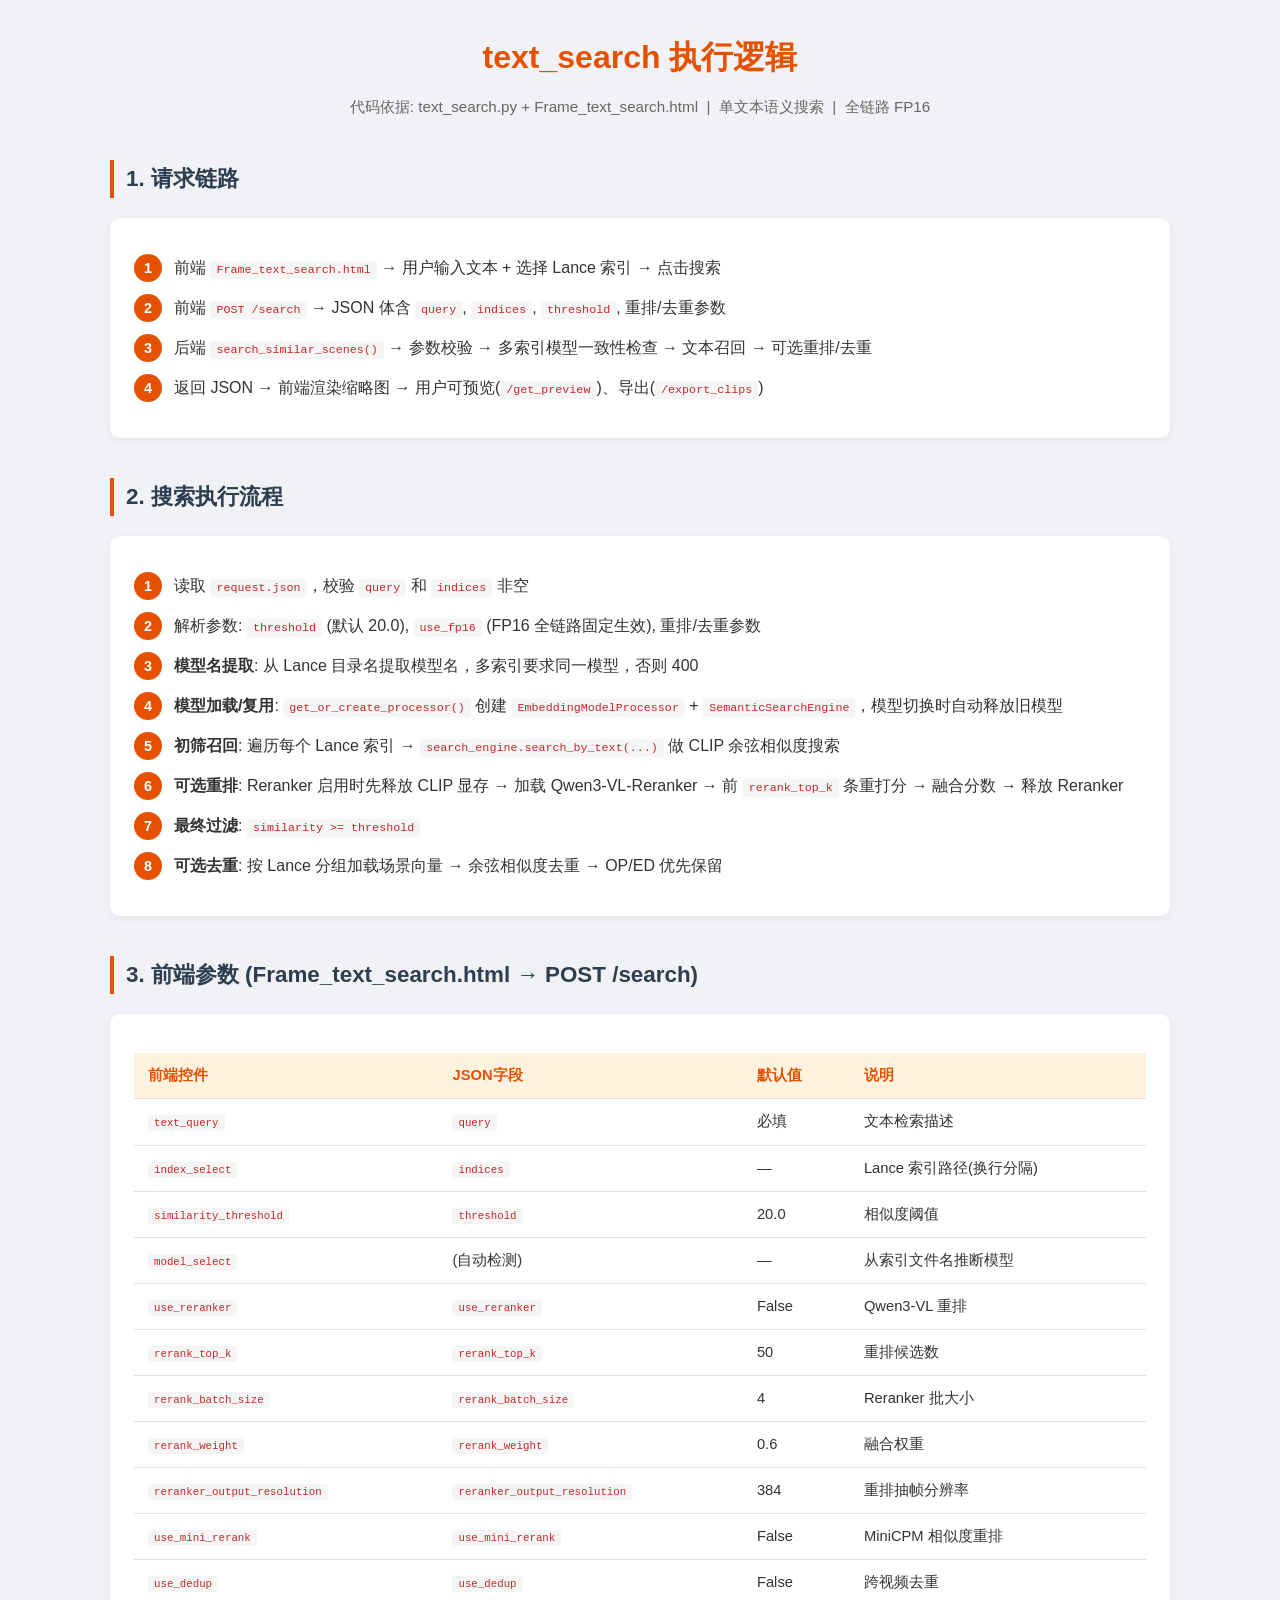
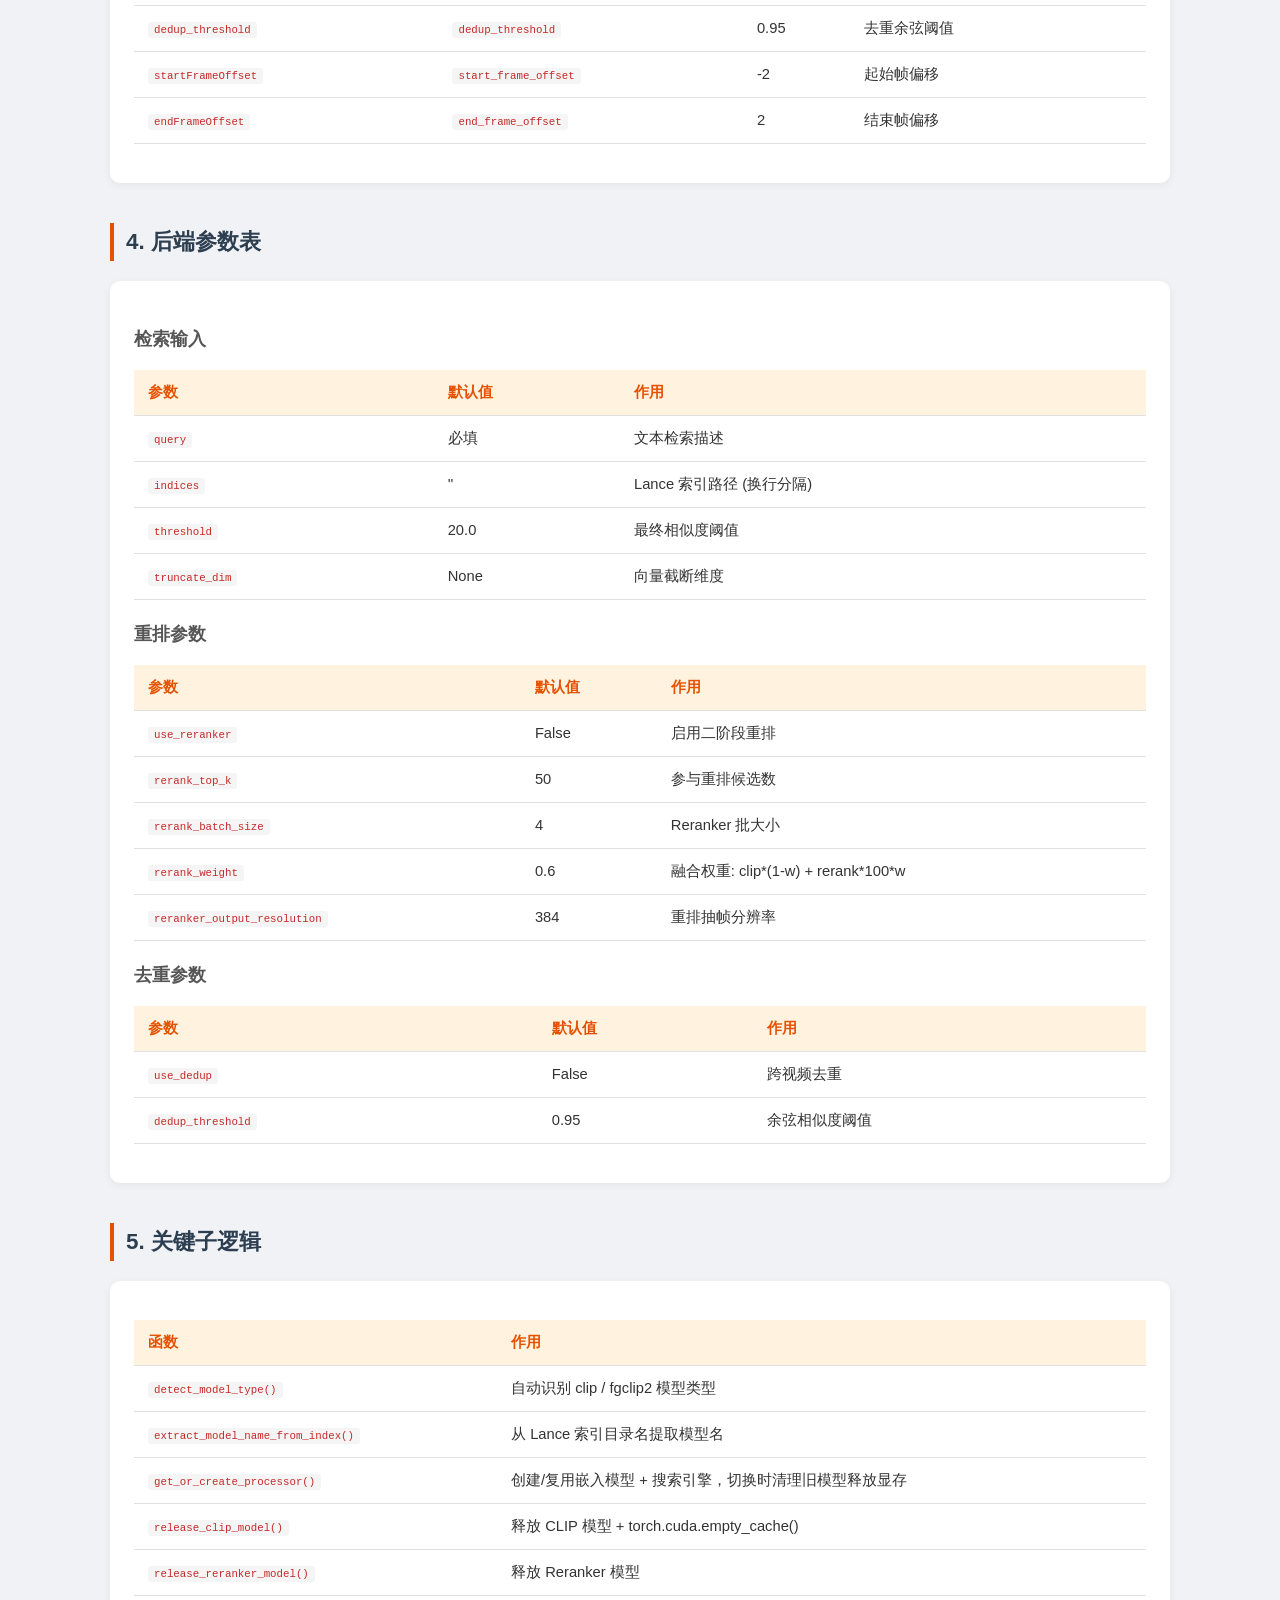
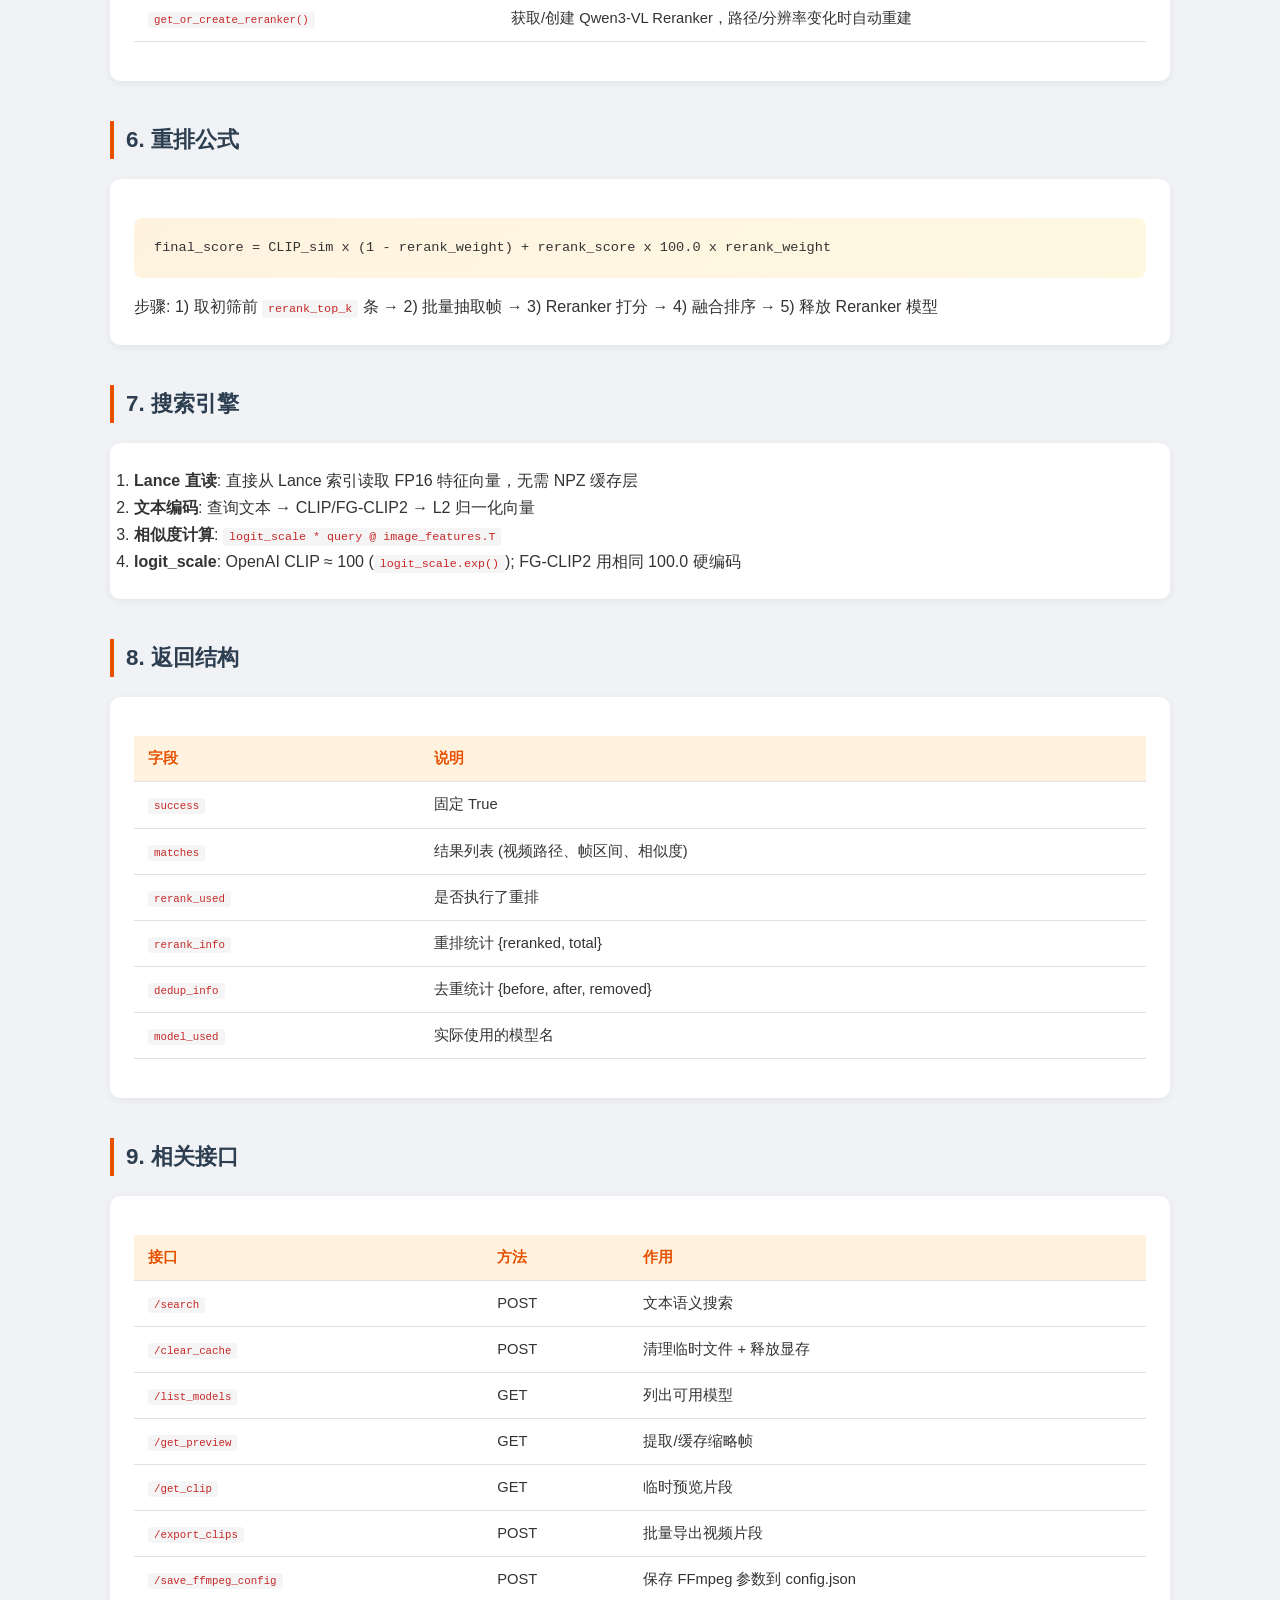
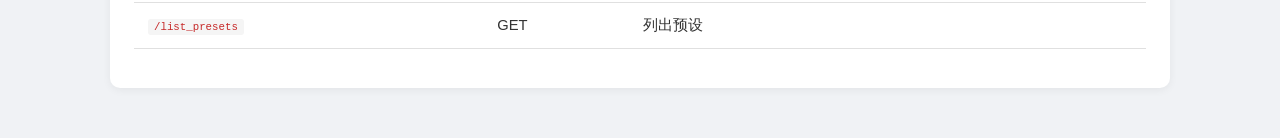
==== logic_explanation/text_search执行逻辑.html @ 2775ea5c "feat: new label mode with MiniCPM verification, FP16 full-link, intersection fix, logic docs update " ====
<!DOCTYPE html>
<html lang="zh">
<head>
<meta charset="utf-8">
<title>text_search 执行逻辑</title>
<style>
* { box-sizing: border-box; margin: 0; padding: 0; }
body { font-family: "Segoe UI","Microsoft YaHei",sans-serif; background: #f0f2f5; color: #333; line-height: 1.7; }
.container { max-width: 1100px; margin: 0 auto; padding: 30px 20px; }
h1 { text-align: center; color: #e65100; font-size: 2em; margin-bottom: 10px; }
.subtitle { text-align: center; color: #666; margin-bottom: 30px; font-size: 0.95em; }
h2 { color: #2c3e50; border-left: 4px solid #e65100; padding-left: 12px; margin: 40px 0 15px; font-size: 1.4em; }
h3 { color: #555; margin: 20px 0 10px; font-size: 1.1em; }
  .card { background: #fff; border-radius: 10px; padding: 24px; margin: 20px 0; box-shadow: 0 2px 8px rgba(0,0,0,0.06); word-break: break-word; }
  table { width: 100%; border-collapse: collapse; margin: 15px 0; font-size: 0.92em; }
  th, td { padding: 10px 14px; text-align: left; border-bottom: 1px solid #e0e0e0; word-break: break-word; }
  th { background: #fff3e0; color: #e65100; font-weight: 600; white-space: nowrap; }
  tr:hover { background: #f8f9fa; }
  code { background: #f5f5f5; padding: 2px 6px; border-radius: 3px; font-size: 0.9em; color: #c62828; word-break: break-all; }
  .flow { background: linear-gradient(135deg,#fff3e0,#fff8e1); border-radius: 8px; padding: 20px; margin: 15px 0; font-family: "Consolas","Courier New",monospace; font-size: 0.85em; white-space: pre-wrap; overflow-x: auto; line-height: 1.5; word-break: break-all; }
.note { background: #fff3cd; border-left: 4px solid #ffc107; padding: 14px; margin: 15px 0; border-radius: 0 8px 8px 0; font-size: 0.93em; }
.info { background: #d1ecf1; border-left: 4px solid #17a2b8; padding: 14px; margin: 15px 0; border-radius: 0 8px 8px 0; font-size: 0.93em; }
.step { display: flex; align-items: flex-start; margin: 12px 0; gap: 12px; }
.step-num { background: #e65100; color: #fff; border-radius: 50%; width: 28px; height: 28px; display: flex; align-items: center; justify-content: center; font-weight: bold; flex-shrink: 0; font-size: 0.9em; }
.step-text { flex: 1; }
.tag { display: inline-block; padding: 2px 8px; border-radius: 4px; font-size: 0.85em; margin: 2px 4px; }
.tag.orange { background: #fff3e0; color: #e65100; }
.tag.blue { background: #e3f2fd; color: #1565c0; }
.tag.green { background: #e8f5e9; color: #2e7d32; }
</style>
</head>
<body>
<div class="container">
<h1>text_search 执行逻辑</h1>
<p class="subtitle">代码依据: text_search.py + Frame_text_search.html &nbsp;|&nbsp; 单文本语义搜索 &nbsp;|&nbsp; 全链路 FP16</p>

<h2>1. 请求链路</h2>
<div class="card">
<div class="step"><div class="step-num">1</div><div class="step-text">前端 <code>Frame_text_search.html</code> → 用户输入文本 + 选择 Lance 索引 → 点击搜索</div></div>
<div class="step"><div class="step-num">2</div><div class="step-text">前端 <code>POST /search</code> → JSON 体含 <code>query</code>, <code>indices</code>, <code>threshold</code>, 重排/去重参数</div></div>
<div class="step"><div class="step-num">3</div><div class="step-text">后端 <code>search_similar_scenes()</code> → 参数校验 → 多索引模型一致性检查 → 文本召回 → 可选重排/去重</div></div>
<div class="step"><div class="step-num">4</div><div class="step-text">返回 JSON → 前端渲染缩略图 → 用户可预览(<code>/get_preview</code>)、导出(<code>/export_clips</code>)</div></div>
</div>

<h2>2. 搜索执行流程</h2>
<div class="card">
<div class="step"><div class="step-num">1</div><div class="step-text">读取 <code>request.json</code>，校验 <code>query</code> 和 <code>indices</code> 非空</div></div>
<div class="step"><div class="step-num">2</div><div class="step-text">解析参数: <code>threshold</code> (默认 20.0), <code>use_fp16</code> (FP16 全链路固定生效), 重排/去重参数</div></div>
<div class="step"><div class="step-num">3</div><div class="step-text"><b>模型名提取</b>: 从 Lance 目录名提取模型名，多索引要求同一模型，否则 400</div></div>
<div class="step"><div class="step-num">4</div><div class="step-text"><b>模型加载/复用</b>: <code>get_or_create_processor()</code> 创建 <code>EmbeddingModelProcessor</code> + <code>SemanticSearchEngine</code>，模型切换时自动释放旧模型</div></div>
<div class="step"><div class="step-num">5</div><div class="step-text"><b>初筛召回</b>: 遍历每个 Lance 索引 → <code>search_engine.search_by_text(...)</code> 做 CLIP 余弦相似度搜索</div></div>
<div class="step"><div class="step-num">6</div><div class="step-text"><b>可选重排</b>: Reranker 启用时先释放 CLIP 显存 → 加载 Qwen3-VL-Reranker → 前 <code>rerank_top_k</code> 条重打分 → 融合分数 → 释放 Reranker</div></div>
<div class="step"><div class="step-num">7</div><div class="step-text"><b>最终过滤</b>: <code>similarity >= threshold</code></div></div>
<div class="step"><div class="step-num">8</div><div class="step-text"><b>可选去重</b>: 按 Lance 分组加载场景向量 → 余弦相似度去重 → OP/ED 优先保留</div></div>
</div>

<h2>3. 前端参数 (Frame_text_search.html → POST /search)</h2>
<div class="card">
<table>
<tr><th>前端控件</th><th>JSON字段</th><th>默认值</th><th>说明</th></tr>
<tr><td><code>text_query</code></td><td><code>query</code></td><td>必填</td><td>文本检索描述</td></tr>
<tr><td><code>index_select</code></td><td><code>indices</code></td><td>—</td><td>Lance 索引路径(换行分隔)</td></tr>
<tr><td><code>similarity_threshold</code></td><td><code>threshold</code></td><td>20.0</td><td>相似度阈值</td></tr>
<tr><td><code>model_select</code></td><td>(自动检测)</td><td>—</td><td>从索引文件名推断模型</td></tr>
<tr><td><code>use_reranker</code></td><td><code>use_reranker</code></td><td>False</td><td>Qwen3-VL 重排</td></tr>
<tr><td><code>rerank_top_k</code></td><td><code>rerank_top_k</code></td><td>50</td><td>重排候选数</td></tr>
<tr><td><code>rerank_batch_size</code></td><td><code>rerank_batch_size</code></td><td>4</td><td>Reranker 批大小</td></tr>
<tr><td><code>rerank_weight</code></td><td><code>rerank_weight</code></td><td>0.6</td><td>融合权重</td></tr>
<tr><td><code>reranker_output_resolution</code></td><td><code>reranker_output_resolution</code></td><td>384</td><td>重排抽帧分辨率</td></tr>
<tr><td><code>use_mini_rerank</code></td><td><code>use_mini_rerank</code></td><td>False</td><td>MiniCPM 相似度重排</td></tr>
<tr><td><code>use_dedup</code></td><td><code>use_dedup</code></td><td>False</td><td>跨视频去重</td></tr>
<tr><td><code>dedup_threshold</code></td><td><code>dedup_threshold</code></td><td>0.95</td><td>去重余弦阈值</td></tr>
<tr><td><code>startFrameOffset</code></td><td><code>start_frame_offset</code></td><td>-2</td><td>起始帧偏移</td></tr>
<tr><td><code>endFrameOffset</code></td><td><code>end_frame_offset</code></td><td>2</td><td>结束帧偏移</td></tr>
</table>
</div>

<h2>4. 后端参数表</h2>
<div class="card">
<h3>检索输入</h3>
<table>
<tr><th>参数</th><th>默认值</th><th>作用</th></tr>
<tr><td><code>query</code></td><td>必填</td><td>文本检索描述</td></tr>
<tr><td><code>indices</code></td><td>''</td><td>Lance 索引路径 (换行分隔)</td></tr>
<tr><td><code>threshold</code></td><td>20.0</td><td>最终相似度阈值</td></tr>
<tr><td><code>truncate_dim</code></td><td>None</td><td>向量截断维度</td></tr>
</table>
<h3>重排参数</h3>
<table>
<tr><th>参数</th><th>默认值</th><th>作用</th></tr>
<tr><td><code>use_reranker</code></td><td>False</td><td>启用二阶段重排</td></tr>
<tr><td><code>rerank_top_k</code></td><td>50</td><td>参与重排候选数</td></tr>
<tr><td><code>rerank_batch_size</code></td><td>4</td><td>Reranker 批大小</td></tr>
<tr><td><code>rerank_weight</code></td><td>0.6</td><td>融合权重: clip*(1-w) + rerank*100*w</td></tr>
<tr><td><code>reranker_output_resolution</code></td><td>384</td><td>重排抽帧分辨率</td></tr>
</table>
<h3>去重参数</h3>
<table>
<tr><th>参数</th><th>默认值</th><th>作用</th></tr>
<tr><td><code>use_dedup</code></td><td>False</td><td>跨视频去重</td></tr>
<tr><td><code>dedup_threshold</code></td><td>0.95</td><td>余弦相似度阈值</td></tr>
</table>
</div>

<h2>5. 关键子逻辑</h2>
<div class="card">
<table>
<tr><th>函数</th><th>作用</th></tr>
<tr><td><code>detect_model_type()</code></td><td>自动识别 clip / fgclip2 模型类型</td></tr>
<tr><td><code>extract_model_name_from_index()</code></td><td>从 Lance 索引目录名提取模型名</td></tr>
<tr><td><code>get_or_create_processor()</code></td><td>创建/复用嵌入模型 + 搜索引擎，切换时清理旧模型释放显存</td></tr>
<tr><td><code>release_clip_model()</code></td><td>释放 CLIP 模型 + torch.cuda.empty_cache()</td></tr>
<tr><td><code>release_reranker_model()</code></td><td>释放 Reranker 模型</td></tr>
<tr><td><code>get_or_create_reranker()</code></td><td>获取/创建 Qwen3-VL Reranker，路径/分辨率变化时自动重建</td></tr>
</table>
</div>

<h2>6. 重排公式</h2>
<div class="card">
<div class="flow">final_score = CLIP_sim x (1 - rerank_weight) + rerank_score x 100.0 x rerank_weight</div>
<p>步骤: 1) 取初筛前 <code>rerank_top_k</code> 条 → 2) 批量抽取帧 → 3) Reranker 打分 → 4) 融合排序 → 5) 释放 Reranker 模型</p>
</div>

<h2>7. 搜索引擎</h2>
<div class="card">
<ol>
<li><b>Lance 直读</b>: 直接从 Lance 索引读取 FP16 特征向量，无需 NPZ 缓存层</li>
<li><b>文本编码</b>: 查询文本 → CLIP/FG-CLIP2 → L2 归一化向量</li>
<li><b>相似度计算</b>: <code>logit_scale * query @ image_features.T</code></li>
<li><b>logit_scale</b>: OpenAI CLIP ≈ 100 (<code>logit_scale.exp()</code>); FG-CLIP2 用相同 100.0 硬编码</li>
</ol>
</div>

<h2>8. 返回结构</h2>
<div class="card">
<table>
<tr><th>字段</th><th>说明</th></tr>
<tr><td><code>success</code></td><td>固定 True</td></tr>
<tr><td><code>matches</code></td><td>结果列表 (视频路径、帧区间、相似度)</td></tr>
<tr><td><code>rerank_used</code></td><td>是否执行了重排</td></tr>
<tr><td><code>rerank_info</code></td><td>重排统计 {reranked, total}</td></tr>
<tr><td><code>dedup_info</code></td><td>去重统计 {before, after, removed}</td></tr>
<tr><td><code>model_used</code></td><td>实际使用的模型名</td></tr>
</table>
</div>

<h2>9. 相关接口</h2>
<div class="card">
<table>
<tr><th>接口</th><th>方法</th><th>作用</th></tr>
<tr><td><code>/search</code></td><td>POST</td><td>文本语义搜索</td></tr>
<tr><td><code>/clear_cache</code></td><td>POST</td><td>清理临时文件 + 释放显存</td></tr>
<tr><td><code>/list_models</code></td><td>GET</td><td>列出可用模型</td></tr>
<tr><td><code>/get_preview</code></td><td>GET</td><td>提取/缓存缩略帧</td></tr>
<tr><td><code>/get_clip</code></td><td>GET</td><td>临时预览片段</td></tr>
<tr><td><code>/export_clips</code></td><td>POST</td><td>批量导出视频片段</td></tr>
<tr><td><code>/save_ffmpeg_config</code></td><td>POST</td><td>保存 FFmpeg 参数到 config.json</td></tr>
<tr><td><code>/list_presets</code></td><td>GET</td><td>列出预设</td></tr>
</table>
</div>
</div>
</body>
</html>
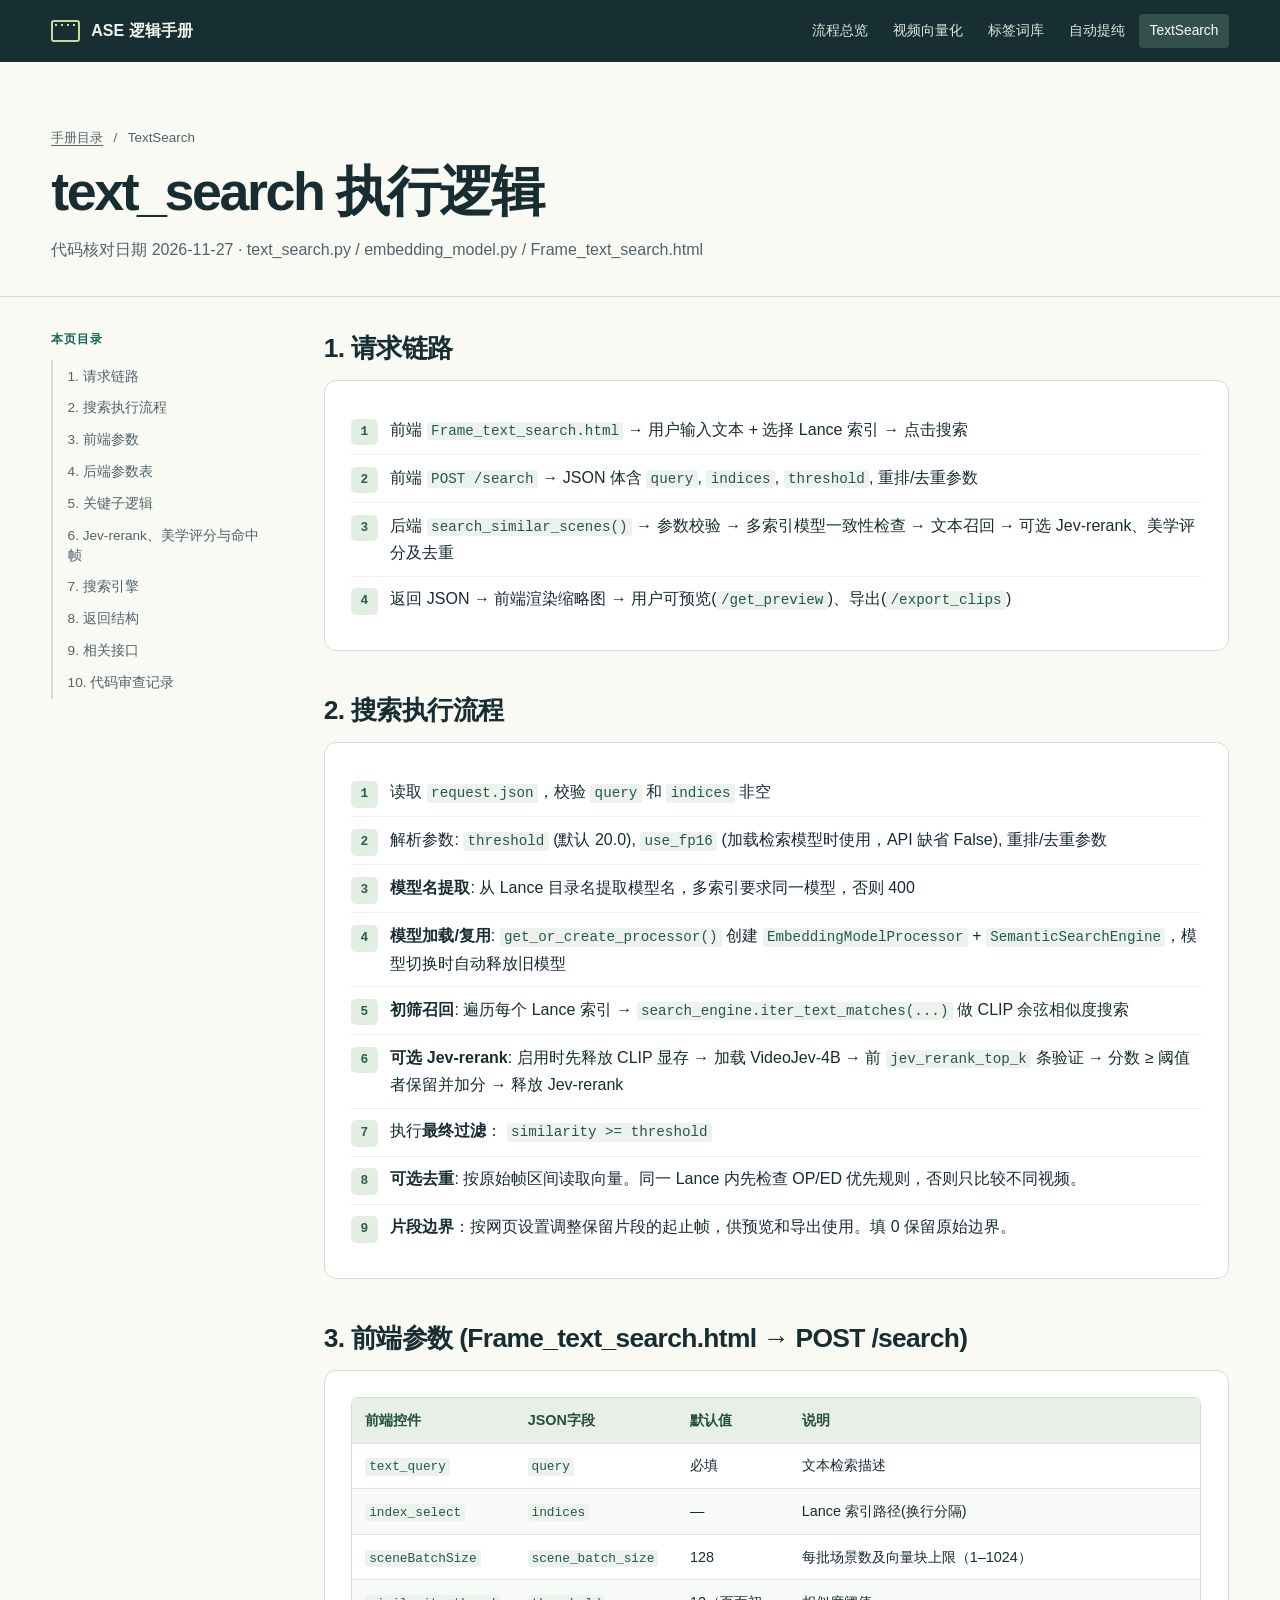
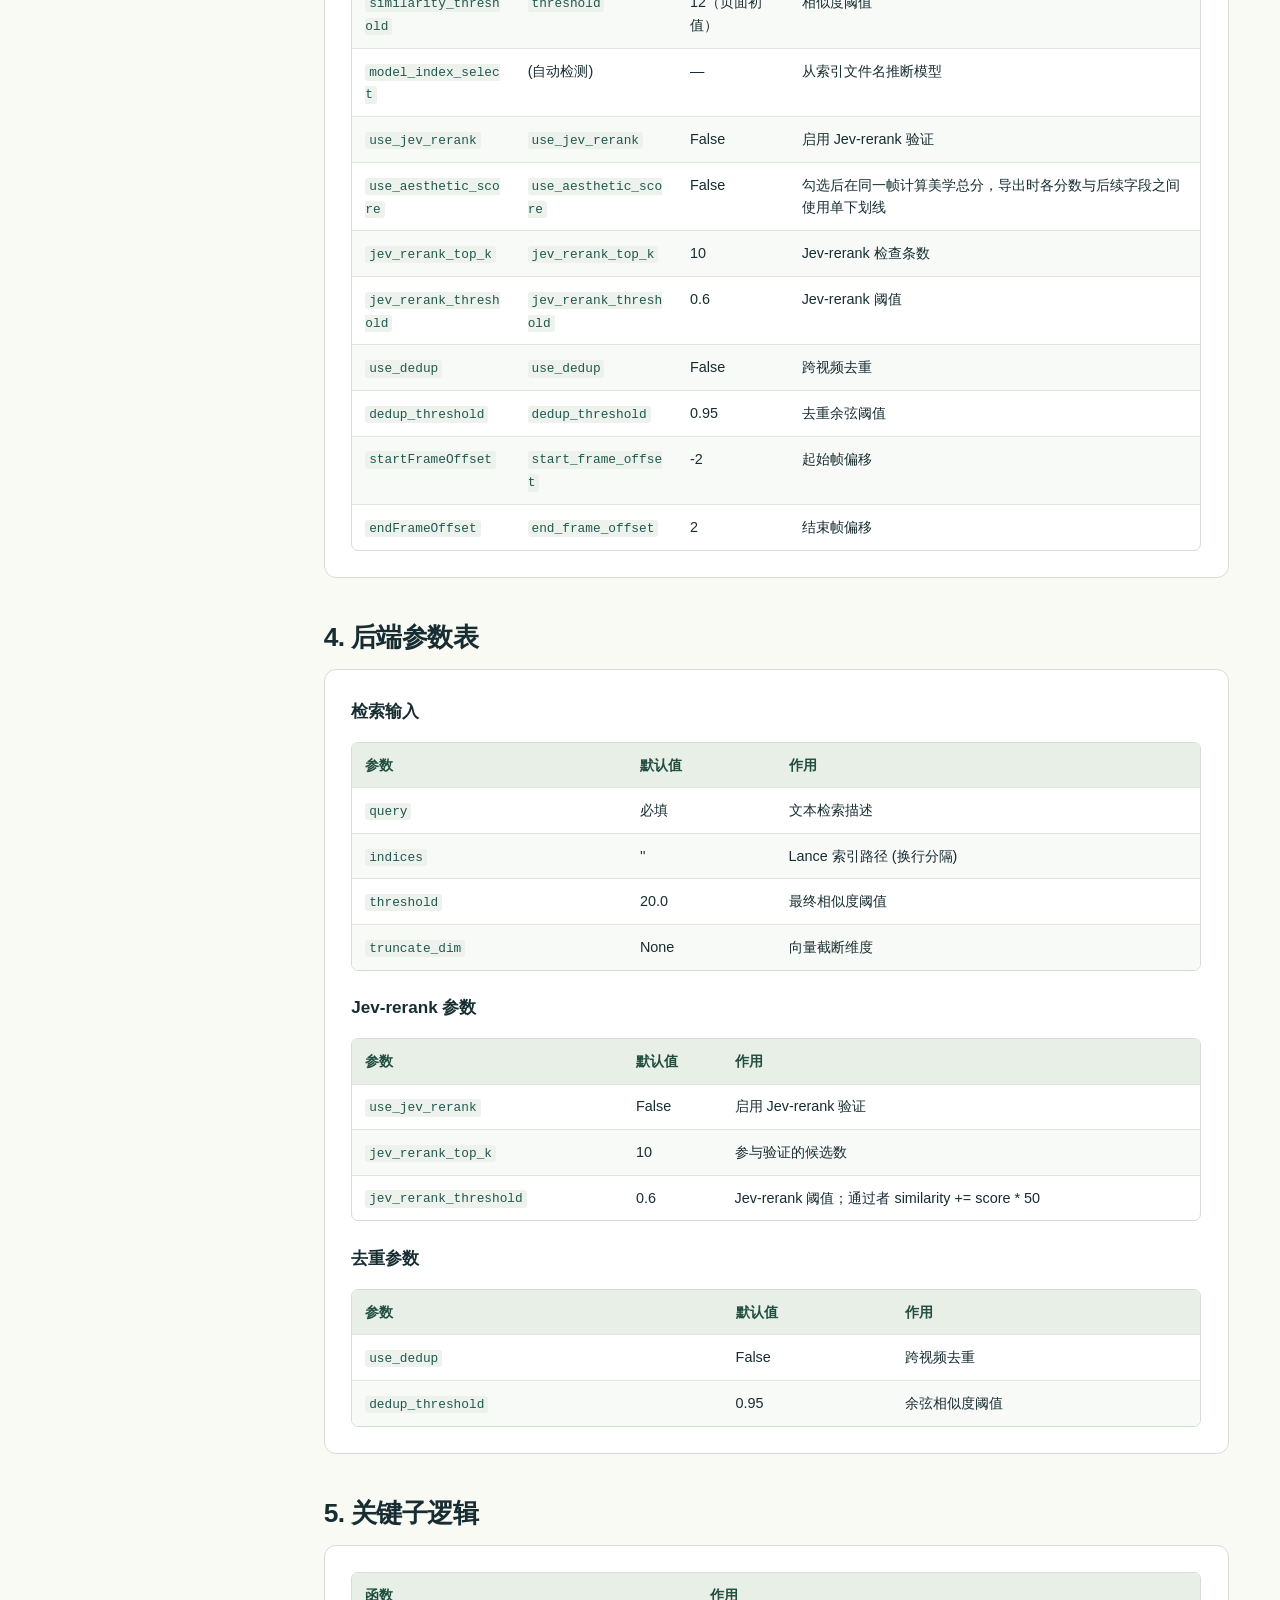
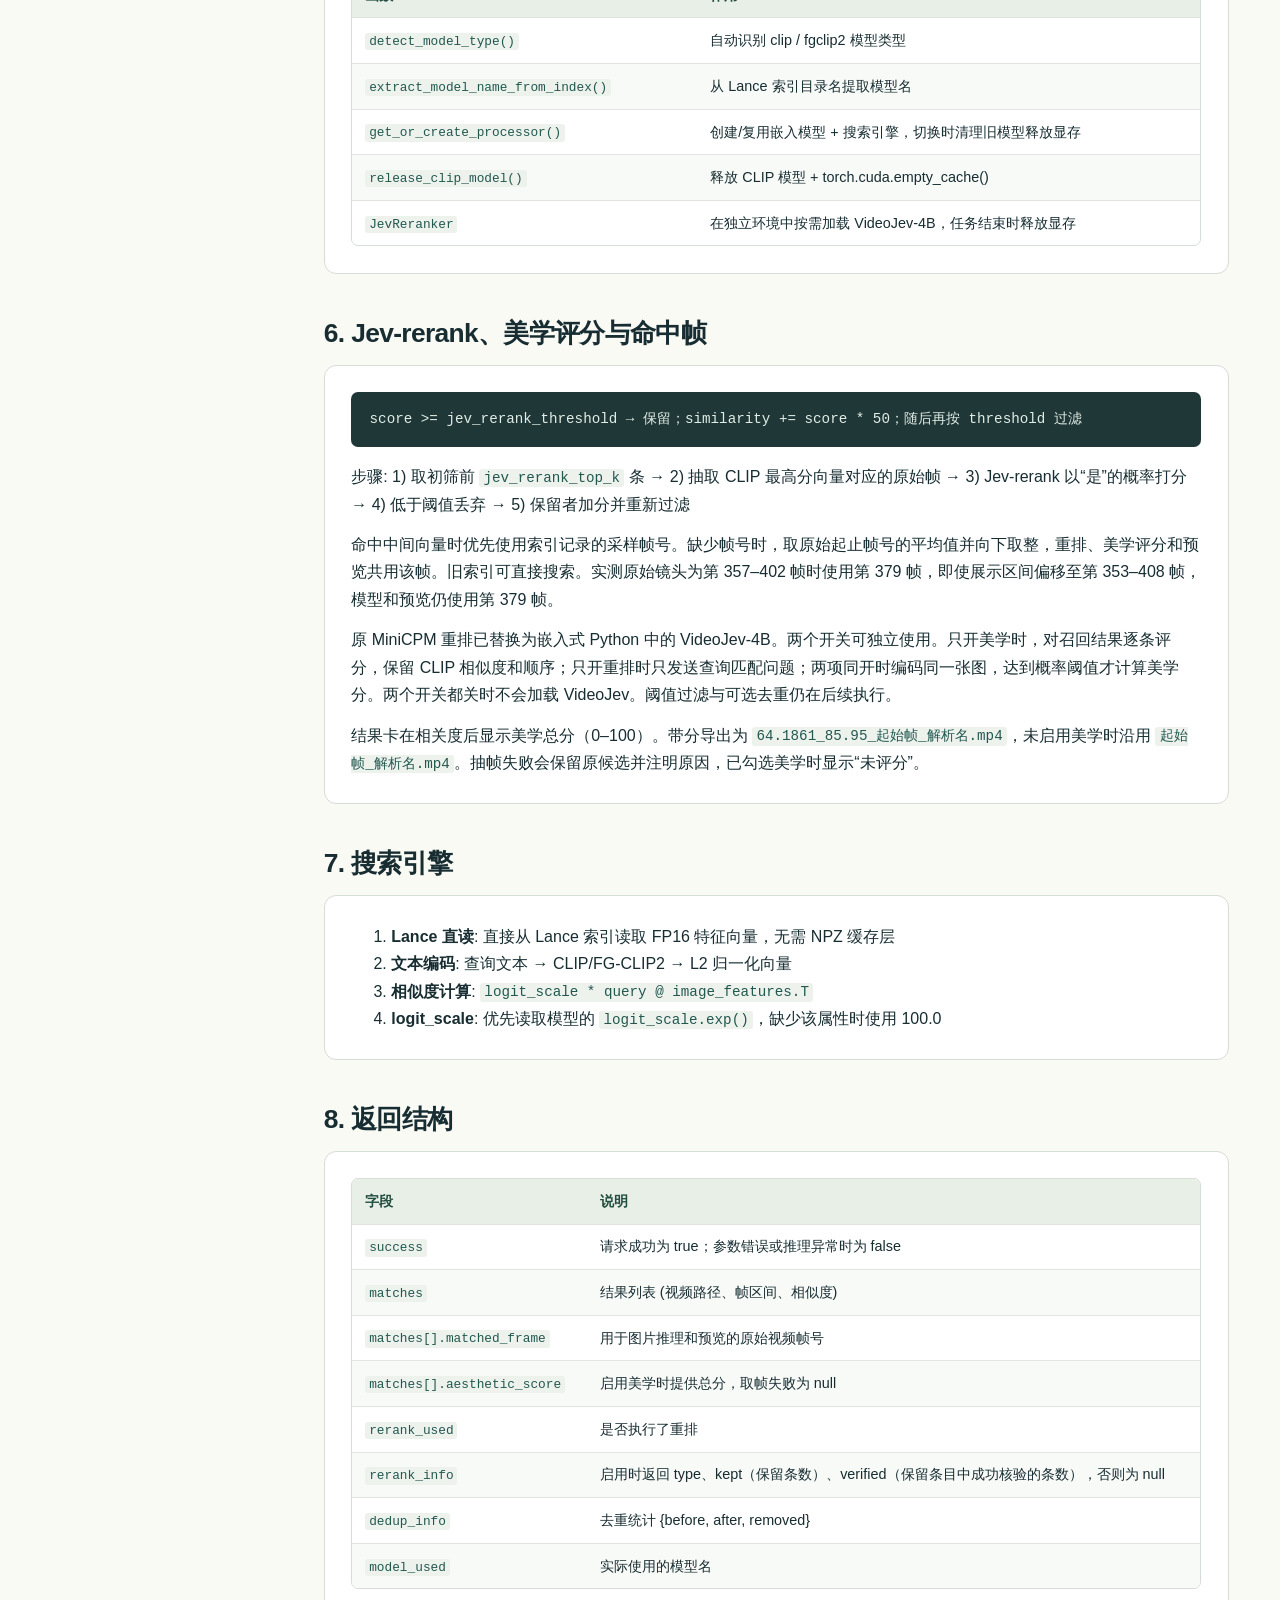
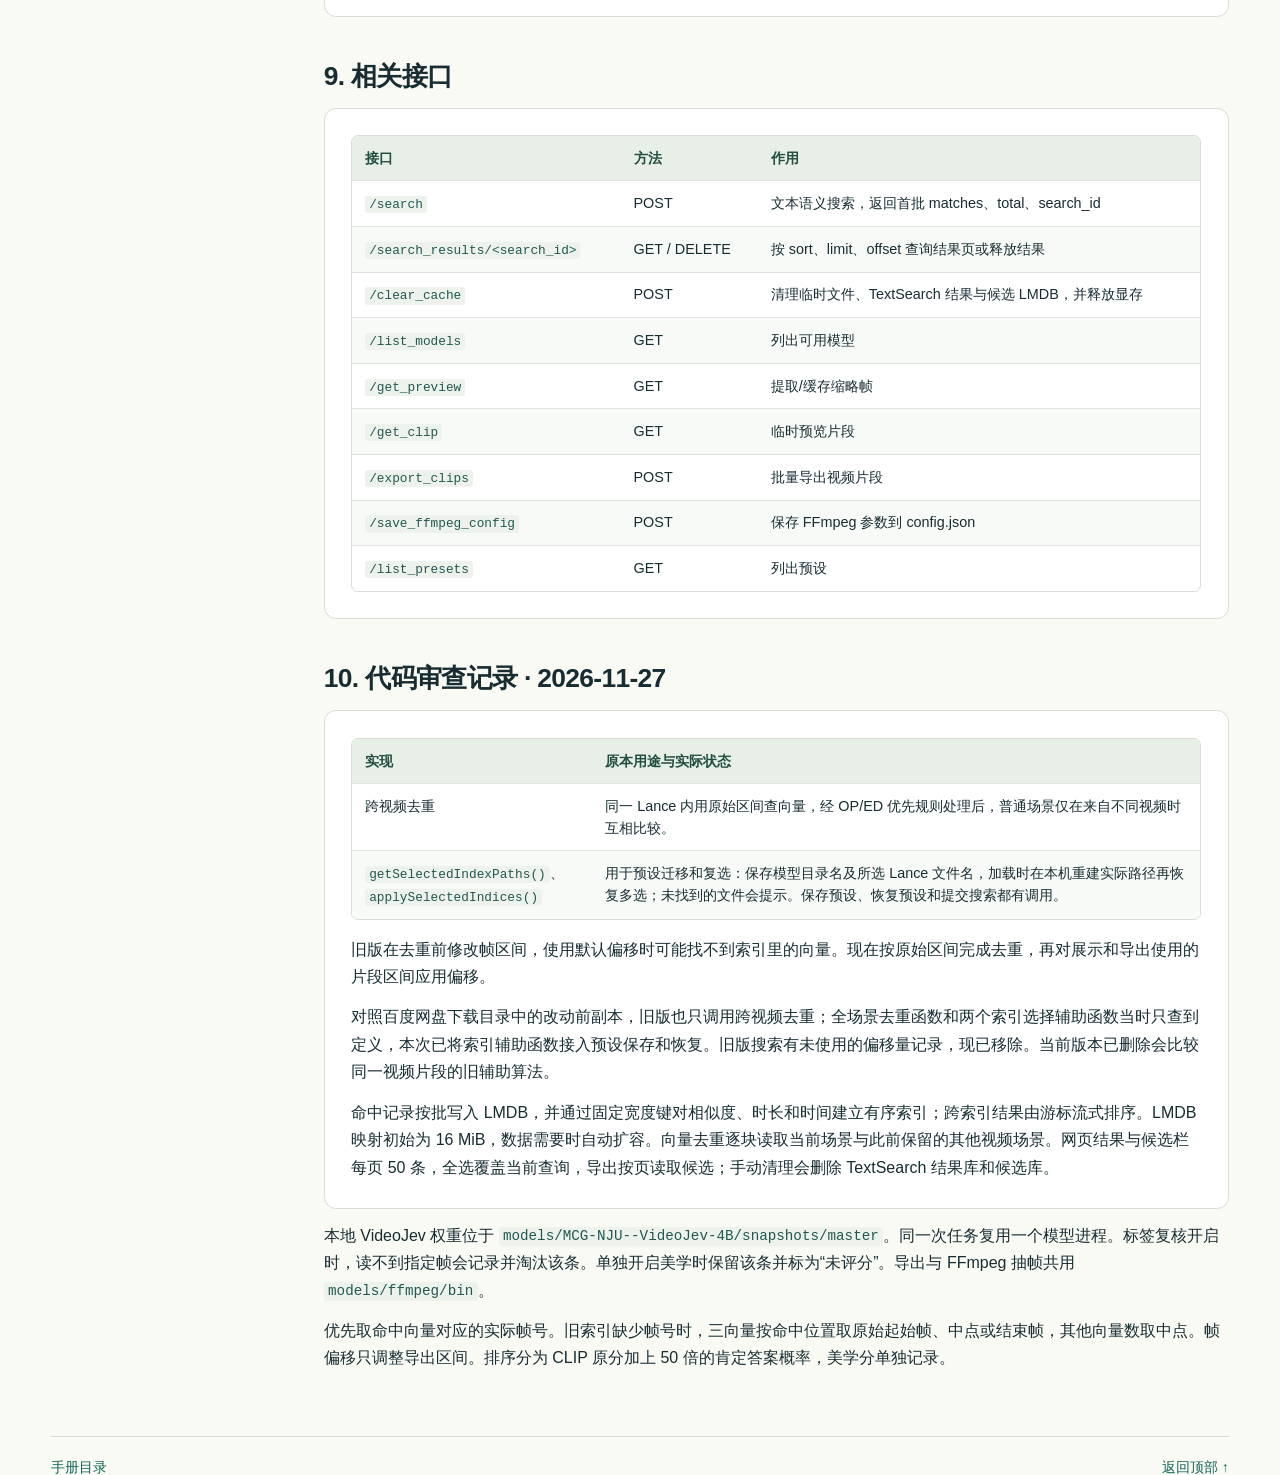
==== commit fbfd80a3: "Ship VideoJev reranking, batched LMDB search and the offline logic handbook" ====
--- a/logic_explanation/text_search执行逻辑.html
+++ b/logic_explanation/text_search执行逻辑.html
@@ -1,163 +1,178 @@
-<!DOCTYPE html>
-<html lang="zh">
+<!doctype html>
+<html lang="zh-CN">
 <head>
 <meta charset="utf-8">
-<title>text_search 执行逻辑</title>
-<style>
-* { box-sizing: border-box; margin: 0; padding: 0; }
-body { font-family: "Segoe UI","Microsoft YaHei",sans-serif; background: #f0f2f5; color: #333; line-height: 1.7; }
-.container { max-width: 1100px; margin: 0 auto; padding: 30px 20px; }
-h1 { text-align: center; color: #e65100; font-size: 2em; margin-bottom: 10px; }
-.subtitle { text-align: center; color: #666; margin-bottom: 30px; font-size: 0.95em; }
-h2 { color: #2c3e50; border-left: 4px solid #e65100; padding-left: 12px; margin: 40px 0 15px; font-size: 1.4em; }
-h3 { color: #555; margin: 20px 0 10px; font-size: 1.1em; }
-  .card { background: #fff; border-radius: 10px; padding: 24px; margin: 20px 0; box-shadow: 0 2px 8px rgba(0,0,0,0.06); word-break: break-word; }
-  table { width: 100%; border-collapse: collapse; margin: 15px 0; font-size: 0.92em; }
-  th, td { padding: 10px 14px; text-align: left; border-bottom: 1px solid #e0e0e0; word-break: break-word; }
-  th { background: #fff3e0; color: #e65100; font-weight: 600; white-space: nowrap; }
-  tr:hover { background: #f8f9fa; }
-  code { background: #f5f5f5; padding: 2px 6px; border-radius: 3px; font-size: 0.9em; color: #c62828; word-break: break-all; }
-  .flow { background: linear-gradient(135deg,#fff3e0,#fff8e1); border-radius: 8px; padding: 20px; margin: 15px 0; font-family: "Consolas","Courier New",monospace; font-size: 0.85em; white-space: pre-wrap; overflow-x: auto; line-height: 1.5; word-break: break-all; }
-.note { background: #fff3cd; border-left: 4px solid #ffc107; padding: 14px; margin: 15px 0; border-radius: 0 8px 8px 0; font-size: 0.93em; }
-.info { background: #d1ecf1; border-left: 4px solid #17a2b8; padding: 14px; margin: 15px 0; border-radius: 0 8px 8px 0; font-size: 0.93em; }
-.step { display: flex; align-items: flex-start; margin: 12px 0; gap: 12px; }
-.step-num { background: #e65100; color: #fff; border-radius: 50%; width: 28px; height: 28px; display: flex; align-items: center; justify-content: center; font-weight: bold; flex-shrink: 0; font-size: 0.9em; }
-.step-text { flex: 1; }
-.tag { display: inline-block; padding: 2px 8px; border-radius: 4px; font-size: 0.85em; margin: 2px 4px; }
-.tag.orange { background: #fff3e0; color: #e65100; }
-.tag.blue { background: #e3f2fd; color: #1565c0; }
-.tag.green { background: #e8f5e9; color: #2e7d32; }
-</style>
+<meta name="viewport" content="width=device-width, initial-scale=1">
+<title>text_search 执行逻辑 · ASE 逻辑手册</title>
+<link rel="stylesheet" href="handbook.css">
 </head>
-<body>
-<div class="container">
+<body id="top">
+<a class="skip" href="#main">跳到正文</a>
+<header class="mast"><div class="wrap"><a class="brand" href="index.html">ASE 逻辑手册</a><nav aria-label="手册文档"><a href="新标签模式执行流程图.html">流程总览</a><a href="视频向量化逻辑.html">视频向量化</a><a href="logic_keywords.html">标签词库</a><a href="自动提纯逻辑.html">自动提纯</a><a href="text_search执行逻辑.html" aria-current="page">TextSearch</a></nav></div></header>
+<main id="main">
+<div class="hero"><div class="wrap">
+<div class="crumb"><a href="index.html">手册目录</a><span aria-hidden="true">/</span>TextSearch</div>
 <h1>text_search 执行逻辑</h1>
-<p class="subtitle">代码依据: text_search.py + Frame_text_search.html &nbsp;|&nbsp; 单文本语义搜索 &nbsp;|&nbsp; 全链路 FP16</p>
-
-<h2>1. 请求链路</h2>
+<p class="subtitle">代码核对日期 2026-11-27 · text_search.py / embedding_model.py / Frame_text_search.html</p>
+</div></div>
+<div class="reading wrap">
+<nav aria-label="本页目录" class="toc"><span class="toc-title">本页目录</span><ol>
+<li><a href="#section-1">1. 请求链路</a></li>
+<li><a href="#section-2">2. 搜索执行流程</a></li>
+<li><a href="#section-3">3. 前端参数</a></li>
+<li><a href="#section-4">4. 后端参数表</a></li>
+<li><a href="#section-5">5. 关键子逻辑</a></li>
+<li><a href="#section-6">6. Jev-rerank、美学评分与命中帧</a></li>
+<li><a href="#section-7">7. 搜索引擎</a></li>
+<li><a href="#section-8">8. 返回结构</a></li>
+<li><a href="#section-9">9. 相关接口</a></li>
+<li><a href="#section-10">10. 代码审查记录</a></li>
+</ol></nav>
+<details class="mobile-toc"><summary>本页目录</summary><nav aria-label="章节"><ol>
+<li><a href="#section-1">1. 请求链路</a></li>
+<li><a href="#section-2">2. 搜索执行流程</a></li>
+<li><a href="#section-3">3. 前端参数</a></li>
+<li><a href="#section-4">4. 后端参数表</a></li>
+<li><a href="#section-5">5. 关键子逻辑</a></li>
+<li><a href="#section-6">6. Jev-rerank、美学评分与命中帧</a></li>
+<li><a href="#section-7">7. 搜索引擎</a></li>
+<li><a href="#section-8">8. 返回结构</a></li>
+<li><a href="#section-9">9. 相关接口</a></li>
+<li><a href="#section-10">10. 代码审查记录</a></li>
+</ol></nav></details>
+<article><h2 id="section-1">1. 请求链路</h2>
 <div class="card">
 <div class="step"><div class="step-num">1</div><div class="step-text">前端 <code>Frame_text_search.html</code> → 用户输入文本 + 选择 Lance 索引 → 点击搜索</div></div>
 <div class="step"><div class="step-num">2</div><div class="step-text">前端 <code>POST /search</code> → JSON 体含 <code>query</code>, <code>indices</code>, <code>threshold</code>, 重排/去重参数</div></div>
-<div class="step"><div class="step-num">3</div><div class="step-text">后端 <code>search_similar_scenes()</code> → 参数校验 → 多索引模型一致性检查 → 文本召回 → 可选重排/去重</div></div>
+<div class="step"><div class="step-num">3</div><div class="step-text">后端 <code>search_similar_scenes()</code> → 参数校验 → 多索引模型一致性检查 → 文本召回 → 可选 Jev-rerank、美学评分及去重</div></div>
 <div class="step"><div class="step-num">4</div><div class="step-text">返回 JSON → 前端渲染缩略图 → 用户可预览(<code>/get_preview</code>)、导出(<code>/export_clips</code>)</div></div>
 </div>
-
-<h2>2. 搜索执行流程</h2>
+<h2 id="section-2">2. 搜索执行流程</h2>
 <div class="card">
 <div class="step"><div class="step-num">1</div><div class="step-text">读取 <code>request.json</code>，校验 <code>query</code> 和 <code>indices</code> 非空</div></div>
-<div class="step"><div class="step-num">2</div><div class="step-text">解析参数: <code>threshold</code> (默认 20.0), <code>use_fp16</code> (FP16 全链路固定生效), 重排/去重参数</div></div>
+<div class="step"><div class="step-num">2</div><div class="step-text">解析参数: <code>threshold</code> (默认 20.0), <code>use_fp16</code> (加载检索模型时使用，API 缺省 False), 重排/去重参数</div></div>
 <div class="step"><div class="step-num">3</div><div class="step-text"><b>模型名提取</b>: 从 Lance 目录名提取模型名，多索引要求同一模型，否则 400</div></div>
 <div class="step"><div class="step-num">4</div><div class="step-text"><b>模型加载/复用</b>: <code>get_or_create_processor()</code> 创建 <code>EmbeddingModelProcessor</code> + <code>SemanticSearchEngine</code>，模型切换时自动释放旧模型</div></div>
-<div class="step"><div class="step-num">5</div><div class="step-text"><b>初筛召回</b>: 遍历每个 Lance 索引 → <code>search_engine.search_by_text(...)</code> 做 CLIP 余弦相似度搜索</div></div>
-<div class="step"><div class="step-num">6</div><div class="step-text"><b>可选重排</b>: Reranker 启用时先释放 CLIP 显存 → 加载 Qwen3-VL-Reranker → 前 <code>rerank_top_k</code> 条重打分 → 融合分数 → 释放 Reranker</div></div>
-<div class="step"><div class="step-num">7</div><div class="step-text"><b>最终过滤</b>: <code>similarity >= threshold</code></div></div>
-<div class="step"><div class="step-num">8</div><div class="step-text"><b>可选去重</b>: 按 Lance 分组加载场景向量 → 余弦相似度去重 → OP/ED 优先保留</div></div>
+<div class="step"><div class="step-num">5</div><div class="step-text"><b>初筛召回</b>: 遍历每个 Lance 索引 → <code>search_engine.iter_text_matches(...)</code> 做 CLIP 余弦相似度搜索</div></div>
+<div class="step"><div class="step-num">6</div><div class="step-text"><b>可选 Jev-rerank</b>: 启用时先释放 CLIP 显存 → 加载 VideoJev-4B → 前 <code>jev_rerank_top_k</code> 条验证 → 分数 ≥ 阈值者保留并加分 → 释放 Jev-rerank</div></div>
+<div class="step"><div class="step-num">7</div><div class="step-text">执行<b>最终过滤</b>： <code>similarity &gt;= threshold</code></div></div>
+<div class="step"><div class="step-num">8</div><div class="step-text"><b>可选去重</b>: 按原始帧区间读取向量。同一 Lance 内先检查 OP/ED 优先规则，否则只比较不同视频。</div></div>
+<div class="step"><div class="step-num">9</div><div class="step-text"><b>片段边界</b>：按网页设置调整保留片段的起止帧，供预览和导出使用。填 0 保留原始边界。</div></div>
 </div>
-
-<h2>3. 前端参数 (Frame_text_search.html → POST /search)</h2>
+<h2 id="section-3">3. 前端参数 (Frame_text_search.html → POST /search)</h2>
 <div class="card">
-<table>
-<tr><th>前端控件</th><th>JSON字段</th><th>默认值</th><th>说明</th></tr>
+<div aria-label="3. 前端参数 (Frame_text_search.html → POST /search) 数据表" class="table-wrap" role="region" tabindex="0"><table>
+<tr><th scope="col">前端控件</th><th scope="col">JSON字段</th><th scope="col">默认值</th><th scope="col">说明</th></tr>
 <tr><td><code>text_query</code></td><td><code>query</code></td><td>必填</td><td>文本检索描述</td></tr>
 <tr><td><code>index_select</code></td><td><code>indices</code></td><td>—</td><td>Lance 索引路径(换行分隔)</td></tr>
-<tr><td><code>similarity_threshold</code></td><td><code>threshold</code></td><td>20.0</td><td>相似度阈值</td></tr>
-<tr><td><code>model_select</code></td><td>(自动检测)</td><td>—</td><td>从索引文件名推断模型</td></tr>
-<tr><td><code>use_reranker</code></td><td><code>use_reranker</code></td><td>False</td><td>Qwen3-VL 重排</td></tr>
-<tr><td><code>rerank_top_k</code></td><td><code>rerank_top_k</code></td><td>50</td><td>重排候选数</td></tr>
-<tr><td><code>rerank_batch_size</code></td><td><code>rerank_batch_size</code></td><td>4</td><td>Reranker 批大小</td></tr>
-<tr><td><code>rerank_weight</code></td><td><code>rerank_weight</code></td><td>0.6</td><td>融合权重</td></tr>
-<tr><td><code>reranker_output_resolution</code></td><td><code>reranker_output_resolution</code></td><td>384</td><td>重排抽帧分辨率</td></tr>
-<tr><td><code>use_mini_rerank</code></td><td><code>use_mini_rerank</code></td><td>False</td><td>MiniCPM 相似度重排</td></tr>
+<tr><td><code>sceneBatchSize</code></td><td><code>scene_batch_size</code></td><td>128</td><td>每批场景数及向量块上限（1–1024）</td></tr>
+<tr><td><code>similarity_threshold</code></td><td><code>threshold</code></td><td>12（页面初值）</td><td>相似度阈值</td></tr>
+<tr><td><code>model_index_select</code></td><td>(自动检测)</td><td>—</td><td>从索引文件名推断模型</td></tr>
+<tr><td><code>use_jev_rerank</code></td><td><code>use_jev_rerank</code></td><td>False</td><td>启用 Jev-rerank 验证</td></tr>
+<tr><td><code>use_aesthetic_score</code></td><td><code>use_aesthetic_score</code></td><td>False</td><td>勾选后在同一帧计算美学总分，导出时各分数与后续字段之间使用单下划线</td></tr>
+<tr><td><code>jev_rerank_top_k</code></td><td><code>jev_rerank_top_k</code></td><td>10</td><td>Jev-rerank 检查条数</td></tr>
+<tr><td><code>jev_rerank_threshold</code></td><td><code>jev_rerank_threshold</code></td><td>0.6</td><td>Jev-rerank 阈值</td></tr>
 <tr><td><code>use_dedup</code></td><td><code>use_dedup</code></td><td>False</td><td>跨视频去重</td></tr>
 <tr><td><code>dedup_threshold</code></td><td><code>dedup_threshold</code></td><td>0.95</td><td>去重余弦阈值</td></tr>
 <tr><td><code>startFrameOffset</code></td><td><code>start_frame_offset</code></td><td>-2</td><td>起始帧偏移</td></tr>
 <tr><td><code>endFrameOffset</code></td><td><code>end_frame_offset</code></td><td>2</td><td>结束帧偏移</td></tr>
-</table>
+</table></div>
 </div>
-
-<h2>4. 后端参数表</h2>
+<h2 id="section-4">4. 后端参数表</h2>
 <div class="card">
 <h3>检索输入</h3>
-<table>
-<tr><th>参数</th><th>默认值</th><th>作用</th></tr>
+<div aria-label="4. 后端参数表 数据表" class="table-wrap" role="region" tabindex="0"><table>
+<tr><th scope="col">参数</th><th scope="col">默认值</th><th scope="col">作用</th></tr>
 <tr><td><code>query</code></td><td>必填</td><td>文本检索描述</td></tr>
 <tr><td><code>indices</code></td><td>''</td><td>Lance 索引路径 (换行分隔)</td></tr>
 <tr><td><code>threshold</code></td><td>20.0</td><td>最终相似度阈值</td></tr>
 <tr><td><code>truncate_dim</code></td><td>None</td><td>向量截断维度</td></tr>
-</table>
-<h3>重排参数</h3>
-<table>
-<tr><th>参数</th><th>默认值</th><th>作用</th></tr>
-<tr><td><code>use_reranker</code></td><td>False</td><td>启用二阶段重排</td></tr>
-<tr><td><code>rerank_top_k</code></td><td>50</td><td>参与重排候选数</td></tr>
-<tr><td><code>rerank_batch_size</code></td><td>4</td><td>Reranker 批大小</td></tr>
-<tr><td><code>rerank_weight</code></td><td>0.6</td><td>融合权重: clip*(1-w) + rerank*100*w</td></tr>
-<tr><td><code>reranker_output_resolution</code></td><td>384</td><td>重排抽帧分辨率</td></tr>
-</table>
+</table></div>
+<h3>Jev-rerank 参数</h3>
+<div aria-label="4. 后端参数表 数据表" class="table-wrap" role="region" tabindex="0"><table>
+<tr><th scope="col">参数</th><th scope="col">默认值</th><th scope="col">作用</th></tr>
+<tr><td><code>use_jev_rerank</code></td><td>False</td><td>启用 Jev-rerank 验证</td></tr>
+<tr><td><code>jev_rerank_top_k</code></td><td>10</td><td>参与验证的候选数</td></tr>
+<tr><td><code>jev_rerank_threshold</code></td><td>0.6</td><td>Jev-rerank 阈值；通过者 similarity += score * 50</td></tr>
+</table></div>
 <h3>去重参数</h3>
-<table>
-<tr><th>参数</th><th>默认值</th><th>作用</th></tr>
+<div aria-label="4. 后端参数表 数据表" class="table-wrap" role="region" tabindex="0"><table>
+<tr><th scope="col">参数</th><th scope="col">默认值</th><th scope="col">作用</th></tr>
 <tr><td><code>use_dedup</code></td><td>False</td><td>跨视频去重</td></tr>
 <tr><td><code>dedup_threshold</code></td><td>0.95</td><td>余弦相似度阈值</td></tr>
-</table>
+</table></div>
 </div>
-
-<h2>5. 关键子逻辑</h2>
+<h2 id="section-5">5. 关键子逻辑</h2>
 <div class="card">
-<table>
-<tr><th>函数</th><th>作用</th></tr>
+<div aria-label="5. 关键子逻辑 数据表" class="table-wrap" role="region" tabindex="0"><table>
+<tr><th scope="col">函数</th><th scope="col">作用</th></tr>
 <tr><td><code>detect_model_type()</code></td><td>自动识别 clip / fgclip2 模型类型</td></tr>
 <tr><td><code>extract_model_name_from_index()</code></td><td>从 Lance 索引目录名提取模型名</td></tr>
 <tr><td><code>get_or_create_processor()</code></td><td>创建/复用嵌入模型 + 搜索引擎，切换时清理旧模型释放显存</td></tr>
 <tr><td><code>release_clip_model()</code></td><td>释放 CLIP 模型 + torch.cuda.empty_cache()</td></tr>
-<tr><td><code>release_reranker_model()</code></td><td>释放 Reranker 模型</td></tr>
-<tr><td><code>get_or_create_reranker()</code></td><td>获取/创建 Qwen3-VL Reranker，路径/分辨率变化时自动重建</td></tr>
-</table>
+<tr><td><code>JevReranker</code></td><td>在独立环境中按需加载 VideoJev-4B，任务结束时释放显存</td></tr>
+</table></div>
 </div>
-
-<h2>6. 重排公式</h2>
+<h2 id="section-6">6. Jev-rerank、美学评分与命中帧</h2>
 <div class="card">
-<div class="flow">final_score = CLIP_sim x (1 - rerank_weight) + rerank_score x 100.0 x rerank_weight</div>
-<p>步骤: 1) 取初筛前 <code>rerank_top_k</code> 条 → 2) 批量抽取帧 → 3) Reranker 打分 → 4) 融合排序 → 5) 释放 Reranker 模型</p>
+<div class="flow">score &gt;= jev_rerank_threshold → 保留；similarity += score * 50；随后再按 threshold 过滤</div>
+<p>步骤: 1) 取初筛前 <code>jev_rerank_top_k</code> 条 → 2) 抽取 CLIP 最高分向量对应的原始帧 → 3) Jev-rerank 以“是”的概率打分 → 4) 低于阈值丢弃 → 5) 保留者加分并重新过滤</p>
+<p>命中中间向量时优先使用索引记录的采样帧号。缺少帧号时，取原始起止帧号的平均值并向下取整，重排、美学评分和预览共用该帧。旧索引可直接搜索。实测原始镜头为第 357–402 帧时使用第 379 帧，即使展示区间偏移至第 353–408 帧，模型和预览仍使用第 379 帧。</p>
+<p>原 MiniCPM 重排已替换为嵌入式 Python 中的 VideoJev-4B。两个开关可独立使用。只开美学时，对召回结果逐条评分，保留 CLIP 相似度和顺序；只开重排时只发送查询匹配问题；两项同开时编码同一张图，达到概率阈值才计算美学分。两个开关都关时不会加载 VideoJev。阈值过滤与可选去重仍在后续执行。</p>
+<p>结果卡在相关度后显示美学总分（0–100）。带分导出为 <code>64.1861_85.95_起始帧_解析名.mp4</code>，未启用美学时沿用 <code>起始帧_解析名.mp4</code>。抽帧失败会保留原候选并注明原因，已勾选美学时显示“未评分”。</p>
 </div>
-
-<h2>7. 搜索引擎</h2>
+<h2 id="section-7">7. 搜索引擎</h2>
 <div class="card">
 <ol>
 <li><b>Lance 直读</b>: 直接从 Lance 索引读取 FP16 特征向量，无需 NPZ 缓存层</li>
 <li><b>文本编码</b>: 查询文本 → CLIP/FG-CLIP2 → L2 归一化向量</li>
 <li><b>相似度计算</b>: <code>logit_scale * query @ image_features.T</code></li>
-<li><b>logit_scale</b>: OpenAI CLIP ≈ 100 (<code>logit_scale.exp()</code>); FG-CLIP2 用相同 100.0 硬编码</li>
+<li><b>logit_scale</b>: 优先读取模型的 <code>logit_scale.exp()</code>，缺少该属性时使用 100.0</li>
 </ol>
 </div>
-
-<h2>8. 返回结构</h2>
+<h2 id="section-8">8. 返回结构</h2>
 <div class="card">
-<table>
-<tr><th>字段</th><th>说明</th></tr>
-<tr><td><code>success</code></td><td>固定 True</td></tr>
+<div aria-label="8. 返回结构 数据表" class="table-wrap" role="region" tabindex="0"><table>
+<tr><th scope="col">字段</th><th scope="col">说明</th></tr>
+<tr><td><code>success</code></td><td>请求成功为 true；参数错误或推理异常时为 false</td></tr>
 <tr><td><code>matches</code></td><td>结果列表 (视频路径、帧区间、相似度)</td></tr>
+<tr><td><code>matches[].matched_frame</code></td><td>用于图片推理和预览的原始视频帧号</td></tr>
+<tr><td><code>matches[].aesthetic_score</code></td><td>启用美学时提供总分，取帧失败为 null</td></tr>
 <tr><td><code>rerank_used</code></td><td>是否执行了重排</td></tr>
-<tr><td><code>rerank_info</code></td><td>重排统计 {reranked, total}</td></tr>
+<tr><td><code>rerank_info</code></td><td>启用时返回 type、kept（保留条数）、verified（保留条目中成功核验的条数），否则为 null</td></tr>
 <tr><td><code>dedup_info</code></td><td>去重统计 {before, after, removed}</td></tr>
 <tr><td><code>model_used</code></td><td>实际使用的模型名</td></tr>
-</table>
+</table></div>
 </div>
-
-<h2>9. 相关接口</h2>
+<h2 id="section-9">9. 相关接口</h2>
 <div class="card">
-<table>
-<tr><th>接口</th><th>方法</th><th>作用</th></tr>
-<tr><td><code>/search</code></td><td>POST</td><td>文本语义搜索</td></tr>
-<tr><td><code>/clear_cache</code></td><td>POST</td><td>清理临时文件 + 释放显存</td></tr>
+<div aria-label="9. 相关接口 数据表" class="table-wrap" role="region" tabindex="0"><table>
+<tr><th scope="col">接口</th><th scope="col">方法</th><th scope="col">作用</th></tr>
+<tr><td><code>/search</code></td><td>POST</td><td>文本语义搜索，返回首批 matches、total、search_id</td></tr>
+<tr><td><code>/search_results/&lt;search_id&gt;</code></td><td>GET / DELETE</td><td>按 sort、limit、offset 查询结果页或释放结果</td></tr>
+<tr><td><code>/clear_cache</code></td><td>POST</td><td>清理临时文件、TextSearch 结果与候选 LMDB，并释放显存</td></tr>
 <tr><td><code>/list_models</code></td><td>GET</td><td>列出可用模型</td></tr>
 <tr><td><code>/get_preview</code></td><td>GET</td><td>提取/缓存缩略帧</td></tr>
 <tr><td><code>/get_clip</code></td><td>GET</td><td>临时预览片段</td></tr>
 <tr><td><code>/export_clips</code></td><td>POST</td><td>批量导出视频片段</td></tr>
 <tr><td><code>/save_ffmpeg_config</code></td><td>POST</td><td>保存 FFmpeg 参数到 config.json</td></tr>
 <tr><td><code>/list_presets</code></td><td>GET</td><td>列出预设</td></tr>
-</table>
+</table></div>
 </div>
+<h2 id="section-10">10. 代码审查记录 · 2026-11-27</h2>
+<div class="card">
+<div aria-label="10. 代码审查记录 · 2026-11-27 数据表" class="table-wrap" role="region" tabindex="0"><table><tr><th scope="col">实现</th><th scope="col">原本用途与实际状态</th></tr>
+<tr><td>跨视频去重</td><td>同一 Lance 内用原始区间查向量，经 OP/ED 优先规则处理后，普通场景仅在来自不同视频时互相比较。</td></tr>
+<tr><td><code>getSelectedIndexPaths()</code>、<code>applySelectedIndices()</code></td><td>用于预设迁移和复选：保存模型目录名及所选 Lance 文件名，加载时在本机重建实际路径再恢复多选；未找到的文件会提示。保存预设、恢复预设和提交搜索都有调用。</td></tr>
+</table></div>
+<p>旧版在去重前修改帧区间，使用默认偏移时可能找不到索引里的向量。现在按原始区间完成去重，再对展示和导出使用的片段区间应用偏移。</p>
+<p>对照百度网盘下载目录中的改动前副本，旧版也只调用跨视频去重；全场景去重函数和两个索引选择辅助函数当时只查到定义，本次已将索引辅助函数接入预设保存和恢复。旧版搜索有未使用的偏移量记录，现已移除。当前版本已删除会比较同一视频片段的旧辅助算法。</p>
+<p>命中记录按批写入 LMDB，并通过固定宽度键对相似度、时长和时间建立有序索引；跨索引结果由游标流式排序。LMDB 映射初始为 16 MiB，数据需要时自动扩容。向量去重逐块读取当前场景与此前保留的其他视频场景。网页结果与候选栏每页 50 条，全选覆盖当前查询，导出按页读取候选；手动清理会删除 TextSearch 结果库和候选库。</p>
 </div>
+
+<p>本地 VideoJev 权重位于 <code>models/MCG-NJU--VideoJev-4B/snapshots/master</code>。同一次任务复用一个模型进程。标签复核开启时，读不到指定帧会记录并淘汰该条。单独开启美学时保留该条并标为“未评分”。导出与 FFmpeg 抽帧共用 <code>models/ffmpeg/bin</code>。</p>
+<p>优先取命中向量对应的实际帧号。旧索引缺少帧号时，三向量按命中位置取原始起始帧、中点或结束帧，其他向量数取中点。帧偏移只调整导出区间。排序分为 CLIP 原分加上 50 倍的肯定答案概率，美学分单独记录。</p></article>
+</div></main>
+<footer class="foot wrap"><a href="index.html">手册目录</a><a href="#top">返回顶部 ↑</a></footer>
 </body>
-</html>+</html>
--- a/logic_explanation/handbook.css
+++ b/logic_explanation/handbook.css
@@ -0,0 +1,138 @@
+/* Shared offline layout for the scene extraction handbook. */
+:root {
+  color-scheme: light;
+  --ink: #172d32;
+  --muted: #50636a;
+  --line: #d6dcd6;
+  --paper: #fafaf5;
+  --accent: #116555;
+  --mono: "IBM Plex Mono", Consolas, monospace;
+  font: 16px/1.72 "Inter", "Segoe UI", "Microsoft YaHei", sans-serif;
+  color: var(--ink);
+  background: var(--paper);
+}
+* { box-sizing: border-box; }
+body { margin: 0; }
+a { color: var(--accent); text-underline-offset: .22em; }
+a:hover { text-decoration: underline; }
+:focus-visible { outline: 3px solid #ac6710; outline-offset: 3px; }
+.wrap { width: min(1240px, 92%); margin-inline: auto; }
+.skip { position: absolute; left: 1rem; top: -6rem; z-index: 2; background: white; padding: .5rem; }
+.skip:focus { top: .5rem; }
+.mast { background: #172e32; color: #f1f5ed; }
+.mast .wrap { display: flex; align-items: center; justify-content: space-between; gap: 1.25rem; flex-wrap: wrap; padding-block: .9rem; }
+.brand { display: inline-flex; align-items: center; gap: .7rem; color: inherit; font-weight: 700; text-decoration: none; }
+.brand::before { content: ""; width: 1.55rem; height: 1.15rem; border: 2px solid #bfdf9b; border-radius: 3px; background: repeating-linear-gradient(90deg, #bfdf9b 0 2px, transparent 2px 6px) left 2px top 2px / 100% 2px no-repeat; }
+.mast nav { display: flex; gap: .25rem; flex-wrap: wrap; }
+.mast nav a { color: #dce7dc; font-size: .86rem; text-decoration: none; padding: .3rem .65rem; border-radius: 4px; }
+.mast nav a:hover, .mast nav [aria-current] { background: #34504c; color: white; }
+.hero { padding-block: clamp(2.2rem,5vw,4.6rem) 2rem; border-bottom: 1px solid var(--line); }
+.crumb { display: flex; align-items: center; gap: .65rem; font-size: .84rem; color: var(--muted); }
+.crumb a { color: inherit; }
+h1, h2, h3, p { margin: 0; }
+h1 { font-size: clamp(2rem,4.2vw,3.65rem); line-height: 1.2; letter-spacing: -.045em; overflow-wrap: anywhere; margin: .6rem 0 .8rem; }
+.subtitle { max-width: 88ch; color: var(--muted); overflow-wrap: anywhere; }
+.reading { display: grid; grid-template-columns: minmax(165px, 215px) minmax(0, 1fr); gap: clamp(1.8rem,4.5vw,4.5rem); align-items: start; padding-block: 2rem 4rem; }
+.toc { position: sticky; top: 1rem; max-height: calc(100vh - 2rem); overflow: auto; }
+.toc-title { display: block; font-size: .78rem; font-weight: 750; letter-spacing: .08em; color: var(--accent); margin-bottom: .65rem; }
+.toc ol { list-style: none; margin: 0; padding: 0 0 0 .75rem; border-left: 2px solid var(--line); }
+.toc a { display: block; color: var(--muted); font-size: .85rem; line-height: 1.45; padding: .38rem .15rem; text-decoration: none; overflow-wrap: anywhere; }
+.toc a:hover, .toc a:focus-visible { color: var(--accent); text-decoration: underline; }
+.mobile-toc { display: none; }
+article { min-width: 0; overflow-wrap: anywhere; }
+article h2 { margin: 2.5rem 0 .8rem; font-size: clamp(1.2rem,2.3vw,1.65rem); line-height: 1.45; letter-spacing: -.025em; scroll-margin-top: 1.25rem; }
+article > :first-child { margin-top: 0; }
+article h2:target { text-decoration: underline #aacd97; text-underline-offset: .22em; }
+article h3 { font-size: 1.07rem; margin: 1.4rem 0 .45rem; }
+article p + p, article > p { margin-top: .8rem; }
+.card, .diagram-box { background: #fff; border: 1px solid var(--line); border-radius: 12px; padding: clamp(.95rem,2.5vw,1.65rem); }
+.card > :first-child { margin-top: 0; }
+.card > :last-child { margin-bottom: 0; }
+.table-wrap { overflow-x: auto; margin: 1rem 0; border: 1px solid var(--line); border-radius: 7px; background: white; }
+table { width: 100%; border-collapse: collapse; font-size: .9rem; line-height: 1.55; }
+th, td { text-align: left; vertical-align: top; padding: .68rem .82rem; }
+th { background: #e8efe6; color: #234e42; }
+tr + tr { border-top: 1px solid #e0e5df; }
+tr:nth-child(2n+1) td { background: #f8faf7; }
+code, pre, .flow { font-family: var(--mono); font-size: .89em; }
+code { color: #22584f; background: #edf2ed; padding: .09em .3em; border-radius: 3px; }
+pre, .flow { margin: 1rem 0; padding: 1rem 1.15rem; border-radius: 7px; background: #203738; color: #e0ede4; white-space: pre; overflow-x: auto; line-height: 1.6; }
+.note, .info, .principle { margin-block: .75rem; padding: .7rem 1rem; border-left: 3px solid #75a590; background: #f0f6ef; }
+.note { border-color: #cb9a49; background: #fbf4e5; }
+.tree { background: #f1f5ef; padding: .9rem 1rem; border-radius: 7px; }
+.tree-label, .key { font-weight: 700; color: var(--accent); }
+.tree-item + .tree-item { margin-top: .3rem; }
+.tag { background: #e1ece5; color: #295649; border-radius: 4px; padding: .08rem .38rem; }
+.step { display: flex; align-items: baseline; gap: .8rem; padding-block: .55rem; }
+.step + .step { border-top: 1px solid #edf0eb; }
+.step-num { flex: none; background: #e1eee1; color: #2d5c48; font: 700 .8rem/1.65rem var(--mono); text-align: center; min-width: 1.65rem; border-radius: 5px; }
+.diagram-box { display: grid; grid-template-columns: repeat(auto-fit,minmax(min(100%, 195px),1fr)); gap: .65rem; counter-reset: stages; }
+.diagram-item { border: 1px solid #d4e1d7; border-radius: 7px; background: #f4f8f2; padding: .8rem; font-size: .85rem; counter-increment: stages; }
+.diagram-item::before { content: counter(stages,decimal-leading-zero); display: block; color: var(--accent); font: 700 .8rem var(--mono); }
+.diagram-item strong { display: block; font-size: .95rem; margin: .35rem 0 .12rem; }
+.diagram-box .arrow { display: none; }
+.legend, .row, .split, .legend-item { display: flex; align-items: center; justify-content: center; flex-wrap: wrap; gap: .65rem; }
+.legend { justify-content: flex-start; margin-bottom: 1rem; }
+.legend-item { font-size: .81rem; gap: .35rem; }
+.legend-dot { width: .8rem; height: .8rem; border: 1px solid; border-radius: 3px; }
+.chart { display: grid; justify-items: center; gap: .55rem; padding: 1.7rem .7rem; border: 1px solid var(--line); border-radius: 12px; background-color: #f5f7f1; background-image: radial-gradient(#dbe2d8 .85px, transparent .85px); background-size: 12px 12px; }
+.split { align-items: flex-start; }
+.split-col, .subgraph { display: flex; flex-direction: column; align-items: center; gap: .5rem; min-width: 0; max-width: 100%; }
+.subgraph { width: min(100%, 720px); border: 1px dashed #a6b6ac; border-radius: 9px; padding: .8rem; background: #fcfdfa; }
+.subgraph-title { align-self: flex-start; font-size: .84rem; font-weight: 700; color: var(--muted); }
+.box { width: fit-content; max-width: min(100%,420px); padding: .7rem 1rem; background: var(--fill,#eaf1eb); color: var(--type,#274f43); border: 1px solid var(--edge,#96b3a2); border-radius: 7px; text-align: center; font-weight: 650; line-height: 1.5; }
+.box.sm, .box.xs { max-width: min(100%,235px); font-size: .88rem; }
+.bx-start, .legend-item:nth-child(1) { --fill: #e9e9f3; --edge: #9d9eb9; --type: #48486e; }
+.bx-main, .legend-item:nth-child(2) { --fill: #e1eef3; --edge: #82aebd; --type: #255467; }
+.bx-process, .legend-item:nth-child(3) { --fill: #e4f1e5; --edge: #87b08b; --type: #295f38; }
+.bx-decision, .legend-item:nth-child(4) { --fill: #faf1d8; --edge: #c9ac62; --type: #745513; }
+.bx-cache, .legend-item:nth-child(5), .subgraph.red { --fill: #f9e9e3; --edge: #c69f91; --type: #7a493c; }
+.bx-verify, .legend-item:nth-child(6) { --fill: #f0eaf6; --edge: #b39cc6; --type: #61467b; }
+.bx-export { --fill: #f7ecdb; --edge: #beaa82; --type: #69552c; }
+.subgraph.red { border-color: var(--edge); }
+.subgraph.red .subgraph-title { color: var(--type); }
+.legend-dot { background: var(--fill); border-color: var(--edge); }
+.label { font-size: .83em; font-weight: 400; }
+.arr-down { width: 1px; height: 17px; background: #83968d; position: relative; }
+.arr-down::after { content: ""; position: absolute; bottom: 0; left: -3px; border: solid #697e73; border-width: 0 1px 1px 0; width: 6px; height: 6px; transform: rotate(45deg); }
+.arr-right { color: #62786e; }
+.foot { display: flex; justify-content: space-between; border-top: 1px solid var(--line); padding-block: 1.2rem 2rem; color: var(--muted); font-size: .87rem; }
+.cover { background: #eaf1e4; border-bottom: 1px solid #c9d6c7; }
+.cover .wrap { display: grid; grid-template-columns: 1.15fr 1fr; align-items: center; gap: 2rem; padding-block: clamp(2.4rem,6vw,5rem); }
+.cover h1 { margin: 0 0 1rem; }
+.map { border-left: 2px solid #91aa91; padding-left: 1.25rem; }
+.map a { display: inline-block; font-weight: 650; }
+.map div { color: #52665e; font-size: .9rem; margin-top: .55rem; }
+.map div a { margin-right: .8rem; }
+.directory { padding-block: 2rem 3.5rem; }
+.directory h2 { font-size: 1.25rem; margin-bottom: .9rem; }
+.chapter { display: grid; grid-template-columns: minmax(130px,1fr) 2fr auto; align-items: center; gap: 1rem; border-top: 1px solid var(--line); padding: 1.1rem .4rem; color: var(--ink); text-decoration: none; }
+.chapter:last-child { border-bottom: 1px solid var(--line); }
+.chapter span { color: var(--muted); font-size: .92rem; }
+.chapter::after { content: "→"; color: var(--accent); }
+.chapter:hover { background: #eef4eb; text-decoration: none; }
+@media (max-width: 760px) {
+  .mast .wrap { display: block; padding-block: .65rem; }
+  .mast nav { margin: .4rem -.35rem 0; gap: 0; }
+  .mast nav a { padding: .2rem .35rem; }
+  .reading { display: block; padding-top: 1rem; }
+  .toc { display: none; }
+  .mobile-toc { display: block; border-block: 1px solid var(--line); margin: 0 0 1.5rem; padding: .5rem .1rem; }
+  .mobile-toc summary { cursor: pointer; font-weight: 650; color: var(--accent); }
+  .mobile-toc ol { margin: .4rem 0; list-style: none; padding-left: .6rem; }
+  .mobile-toc a { display: block; padding: .2rem; }
+  .table-wrap table { min-width: 34rem; }
+  .cover .wrap { grid-template-columns: 1fr; gap: 1.5rem; }
+  .chapter { grid-template-columns: 1fr auto; gap: .15rem .7rem; }
+  .chapter span { grid-column: 1; }
+  .chapter::after { grid-column: 2; grid-row: 1 / 3; }
+}
+@media print {
+  .mast, .toc, .mobile-toc, .foot, .skip, .crumb { display: none; }
+  .wrap { width: 100%; }
+  .hero, .reading { display: block; padding: .5rem 0; }
+  .table-wrap, .flow, pre { overflow: visible; }
+  .flow, pre { white-space: pre-wrap; }
+  h2, h3 { break-after: avoid; }
+  tr, .box { break-inside: avoid; }
+}
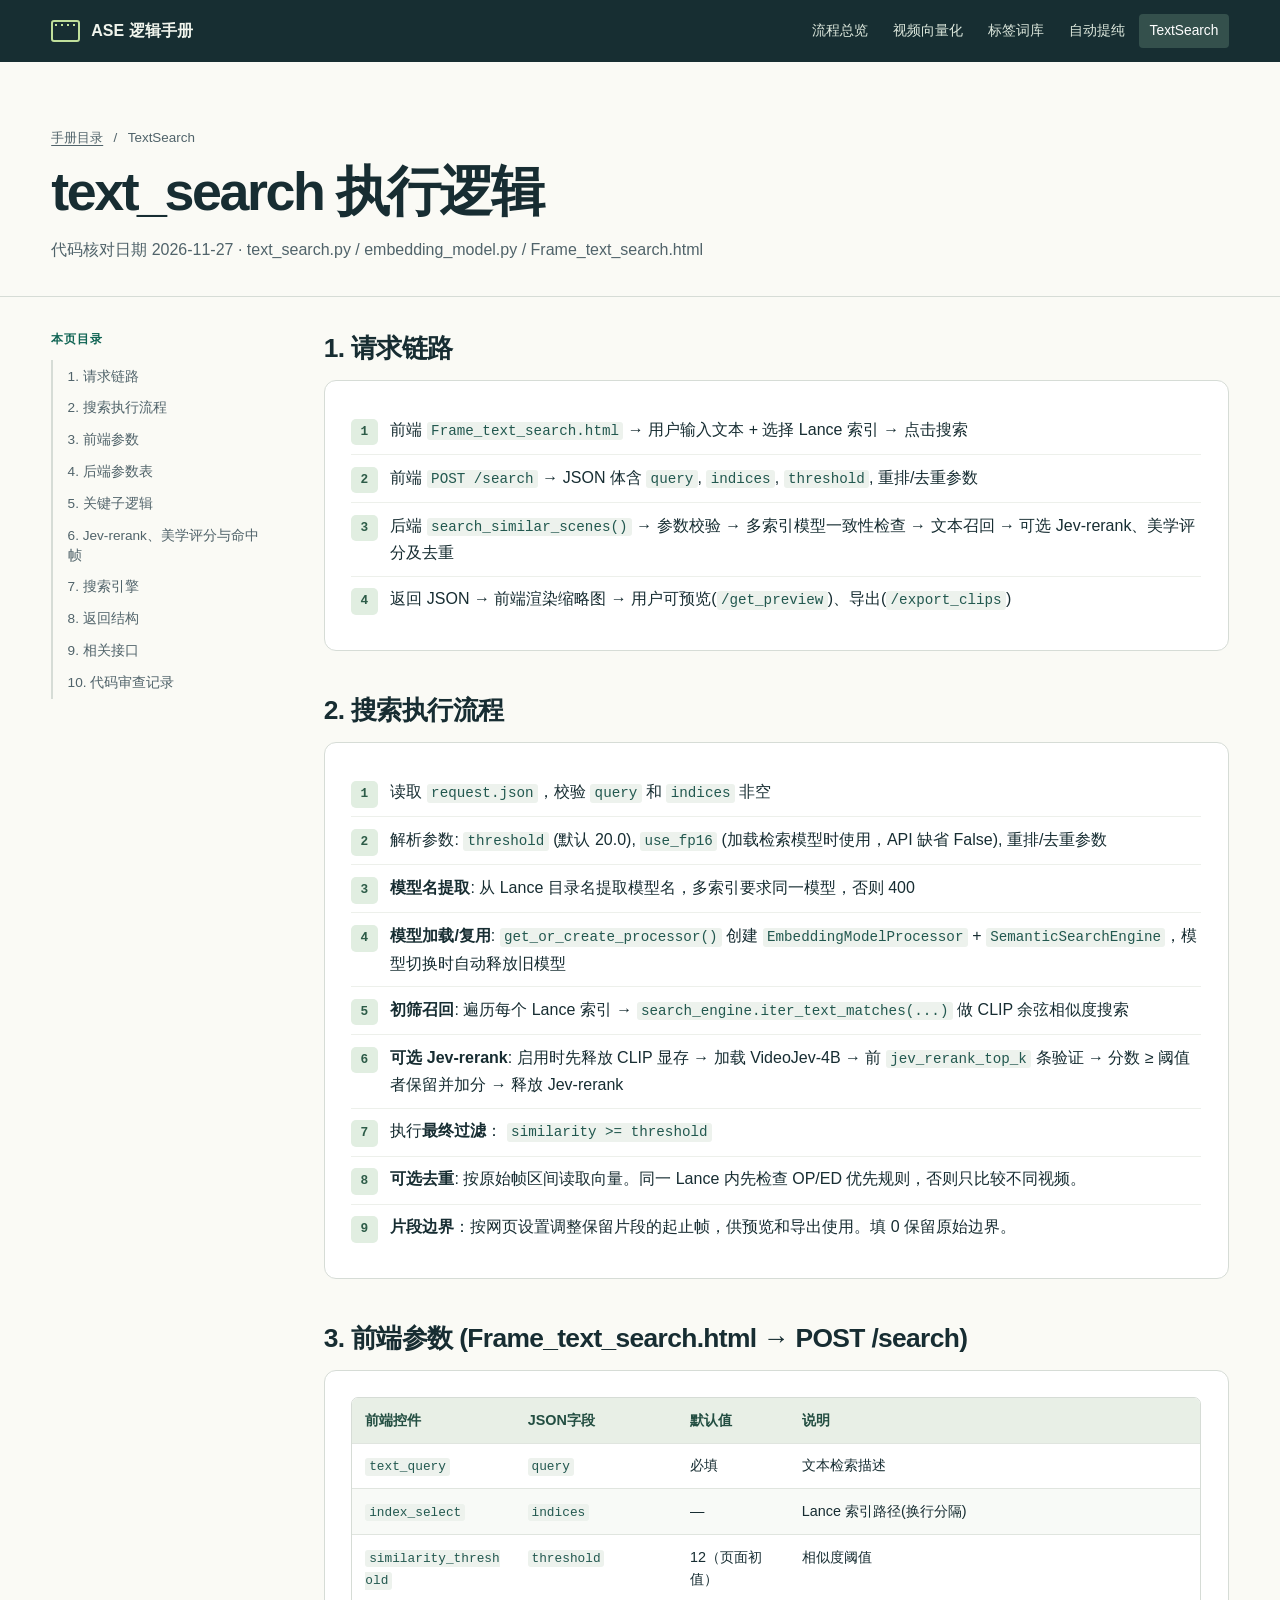
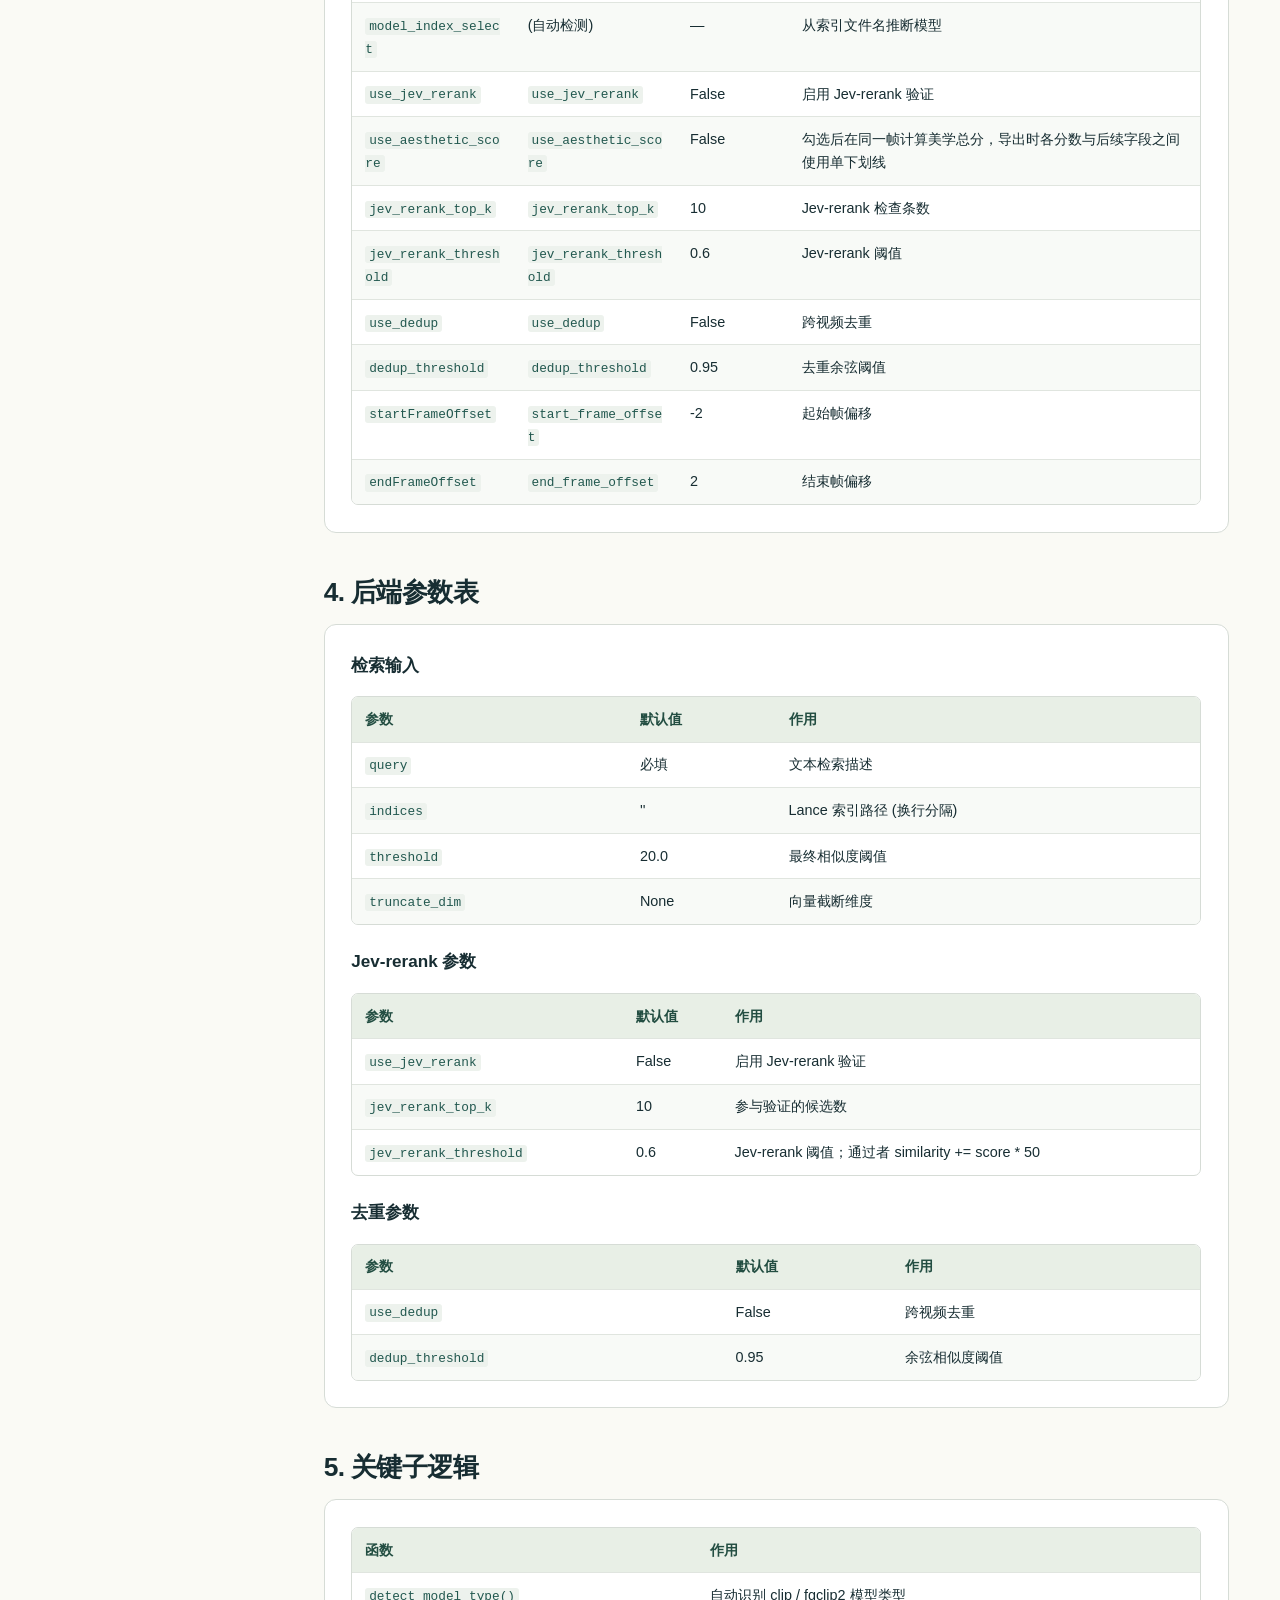
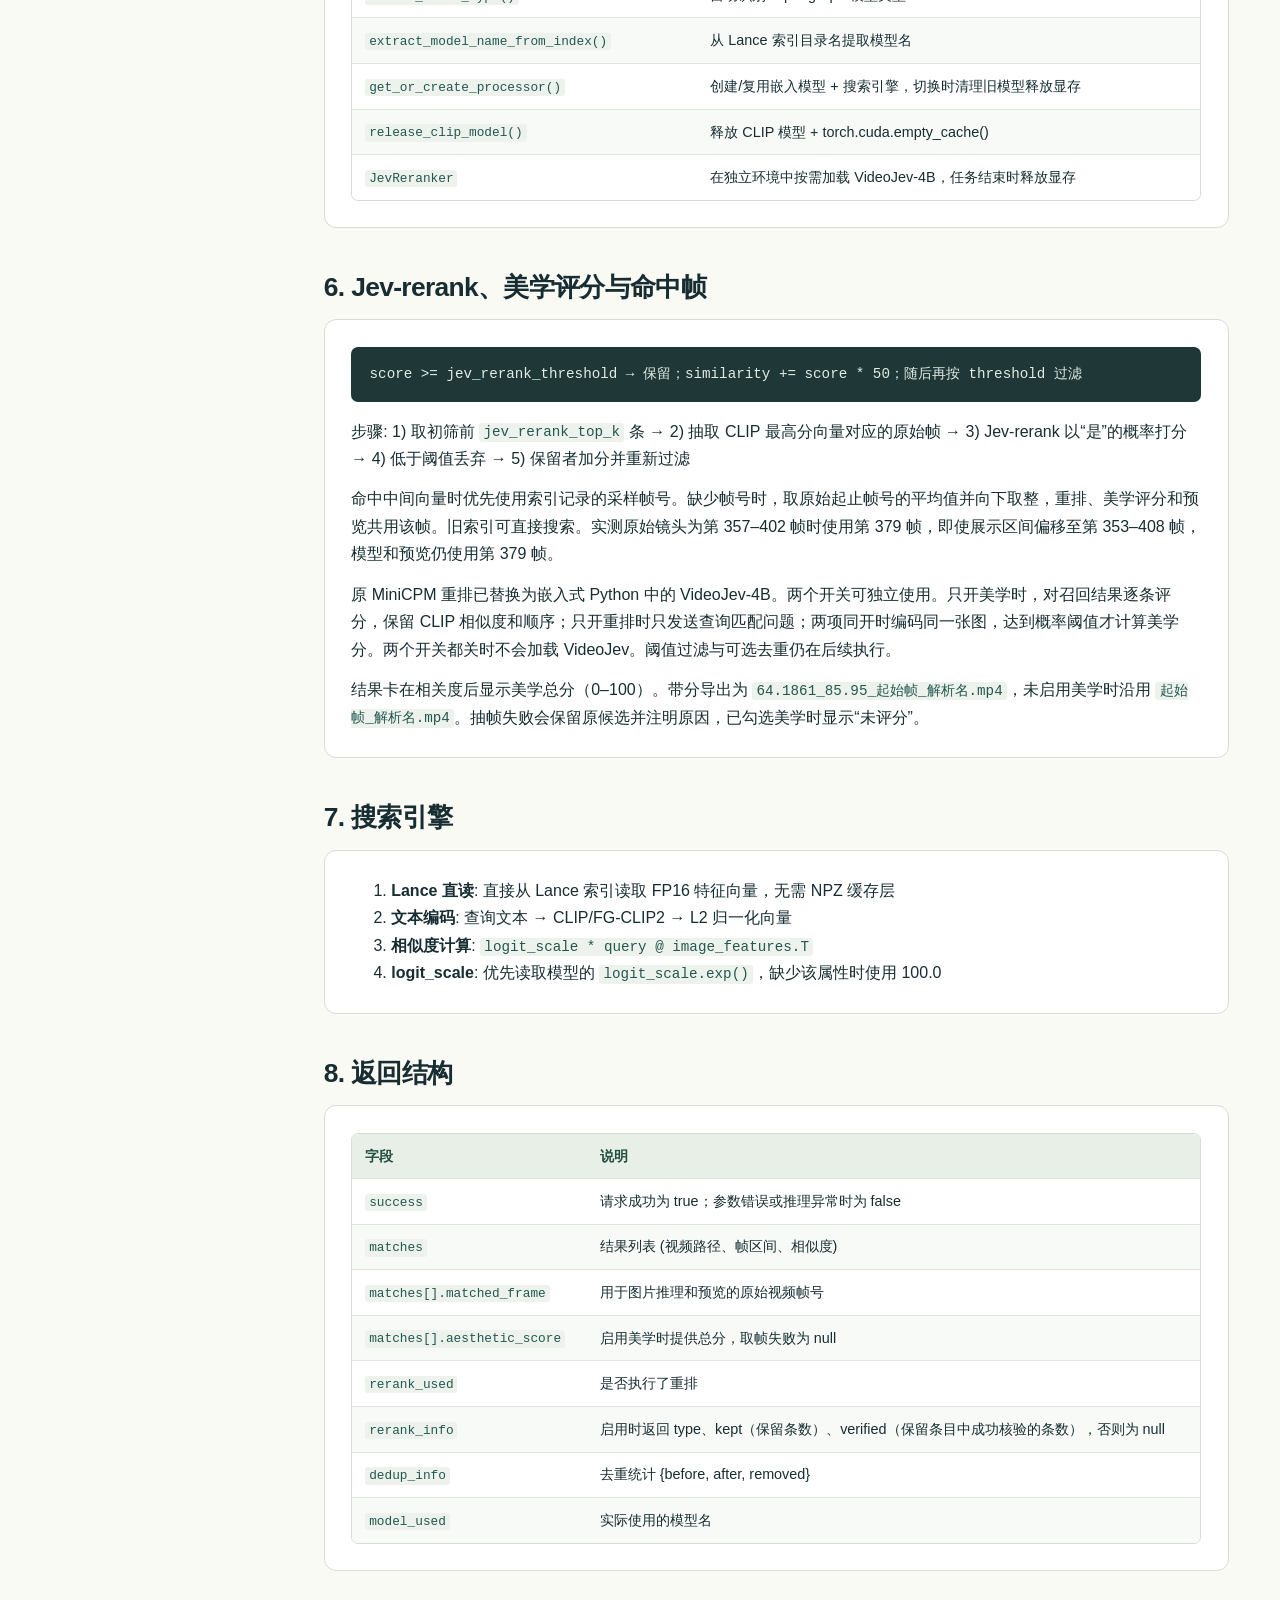
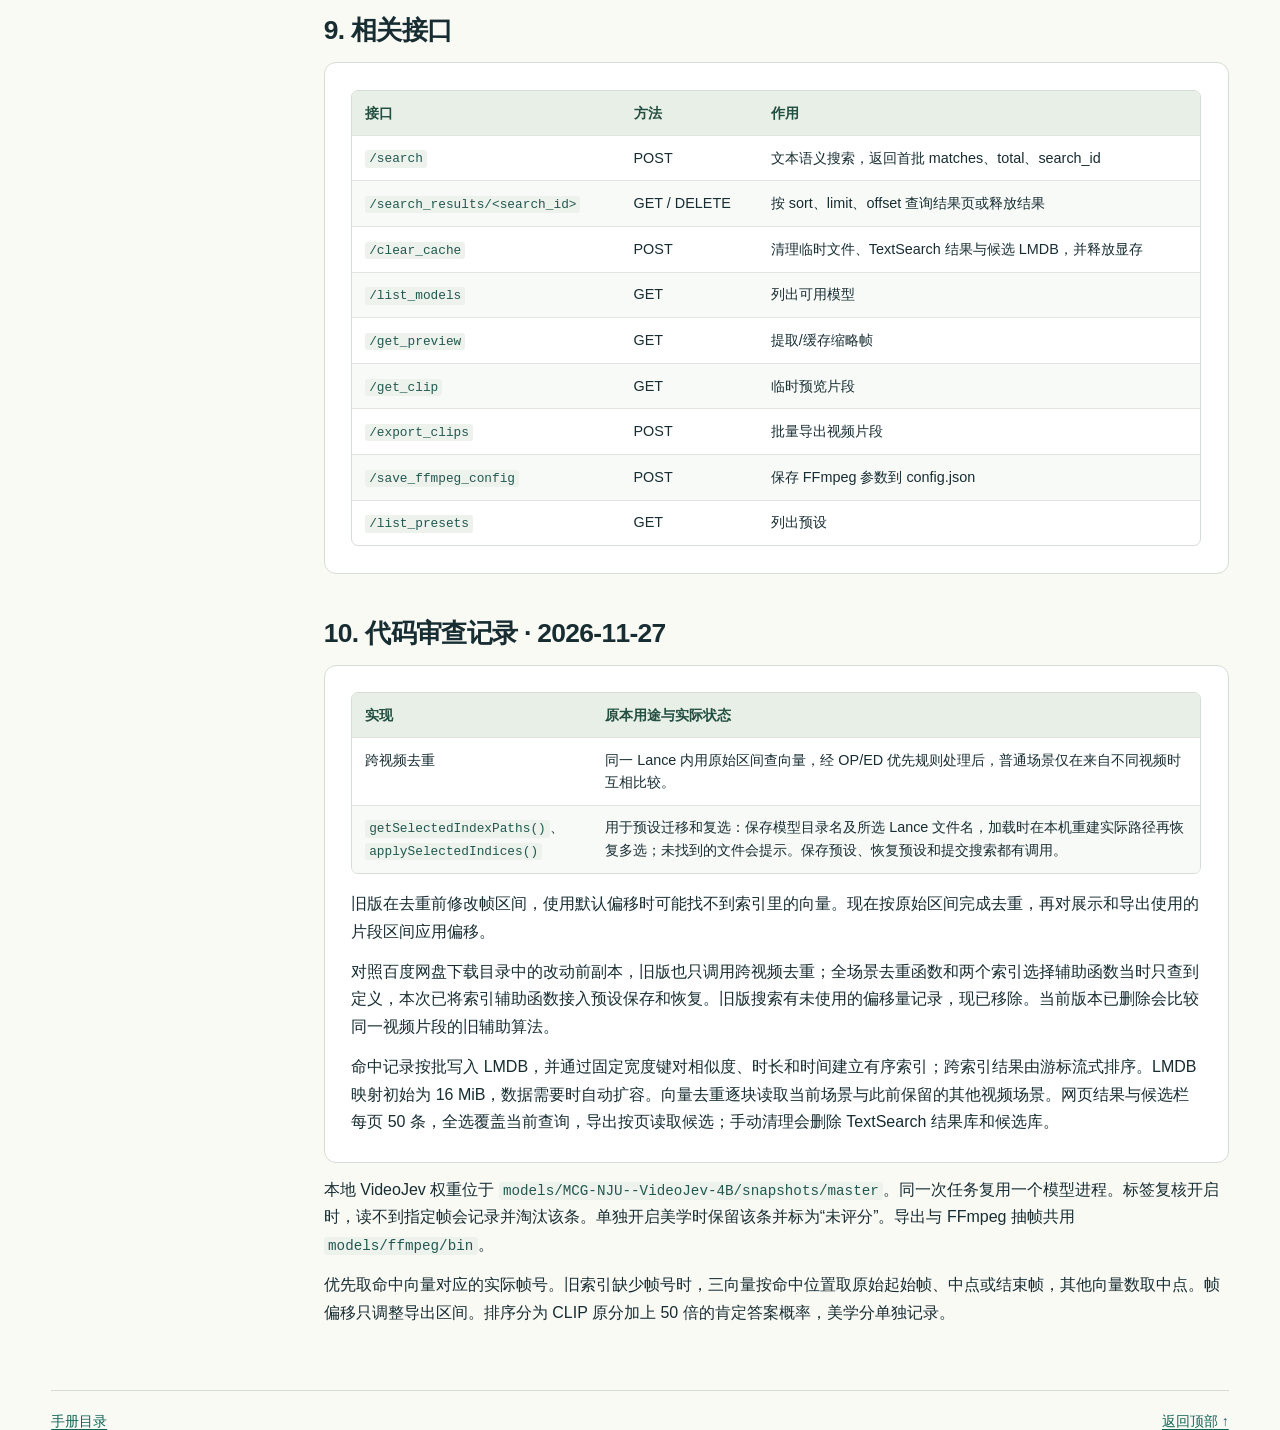
==== commit 3e61dfcc: "Use the default scene batch size in both search pages" ====
--- a/logic_explanation/text_search执行逻辑.html
+++ b/logic_explanation/text_search执行逻辑.html
@@ -65,7 +65,6 @@
 <tr><th scope="col">前端控件</th><th scope="col">JSON字段</th><th scope="col">默认值</th><th scope="col">说明</th></tr>
 <tr><td><code>text_query</code></td><td><code>query</code></td><td>必填</td><td>文本检索描述</td></tr>
 <tr><td><code>index_select</code></td><td><code>indices</code></td><td>—</td><td>Lance 索引路径(换行分隔)</td></tr>
-<tr><td><code>sceneBatchSize</code></td><td><code>scene_batch_size</code></td><td>128</td><td>每批场景数及向量块上限（1–1024）</td></tr>
 <tr><td><code>similarity_threshold</code></td><td><code>threshold</code></td><td>12（页面初值）</td><td>相似度阈值</td></tr>
 <tr><td><code>model_index_select</code></td><td>(自动检测)</td><td>—</td><td>从索引文件名推断模型</td></tr>
 <tr><td><code>use_jev_rerank</code></td><td><code>use_jev_rerank</code></td><td>False</td><td>启用 Jev-rerank 验证</td></tr>
